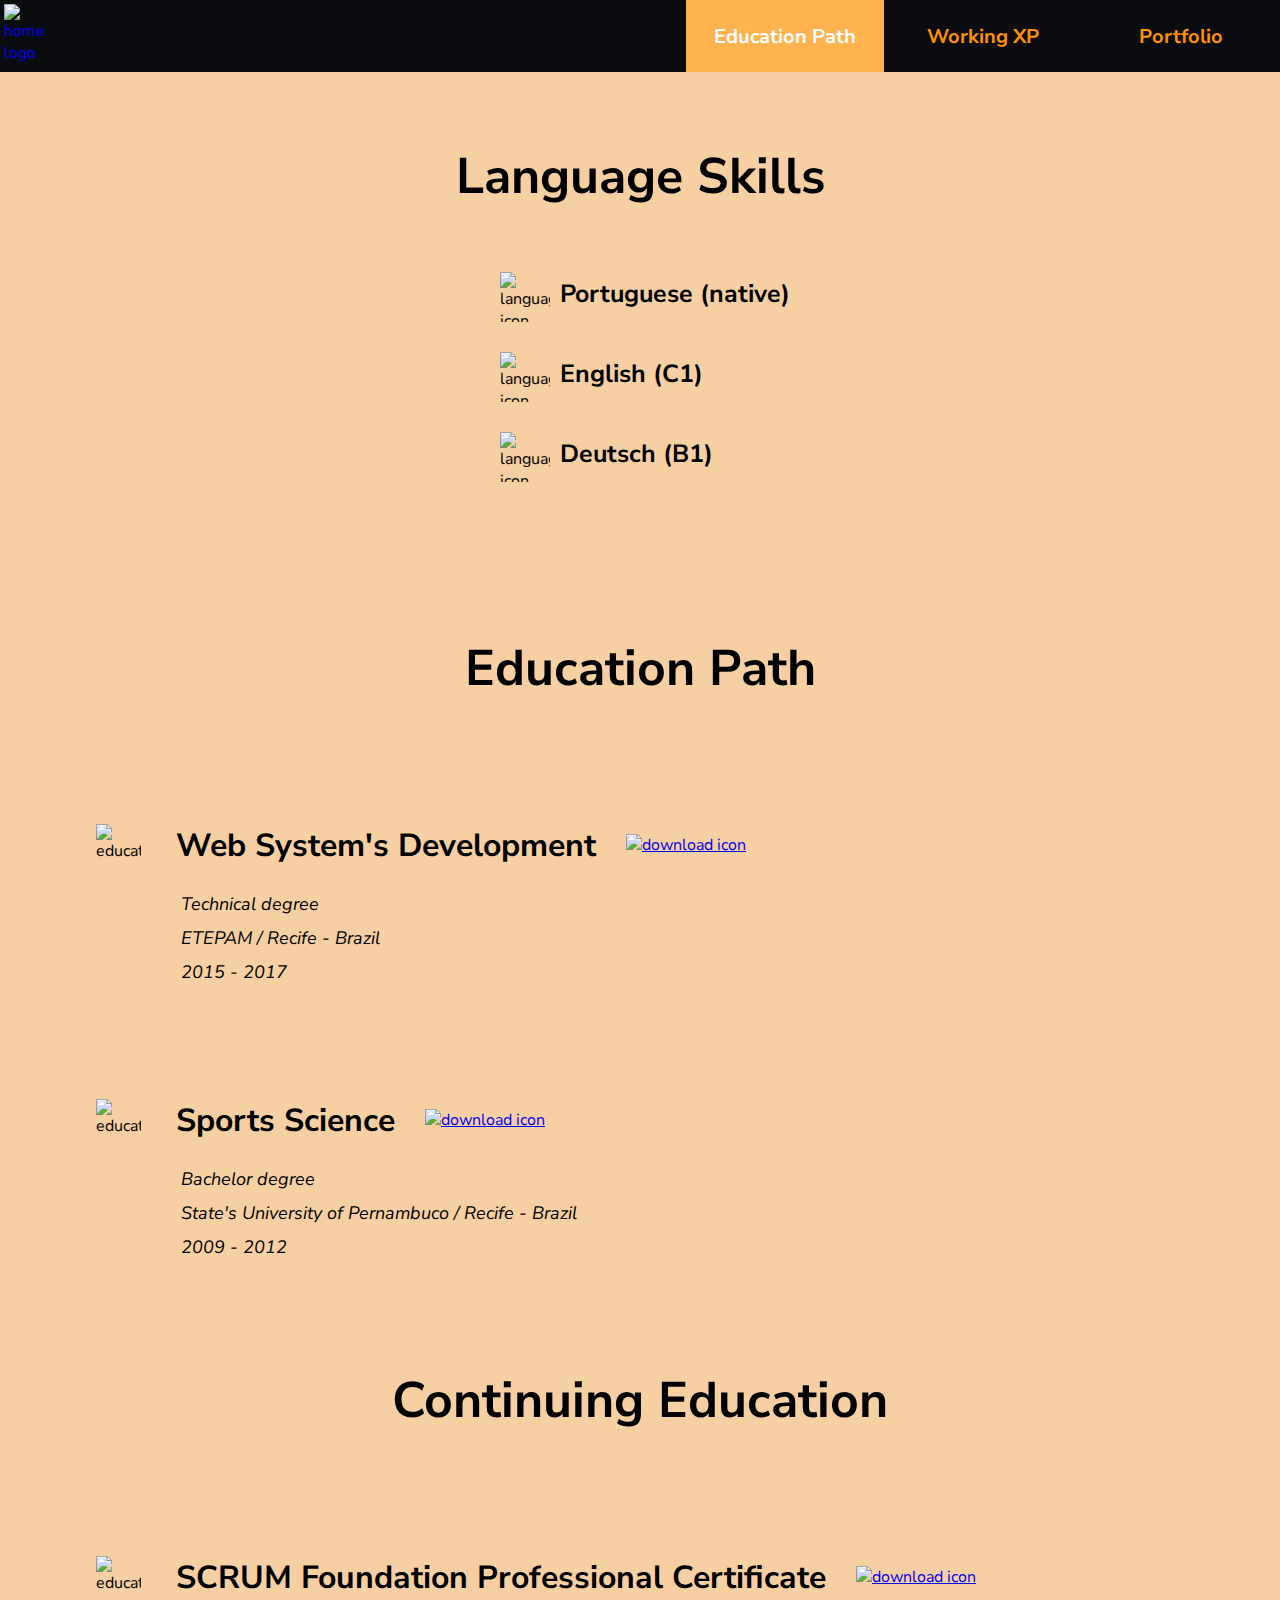
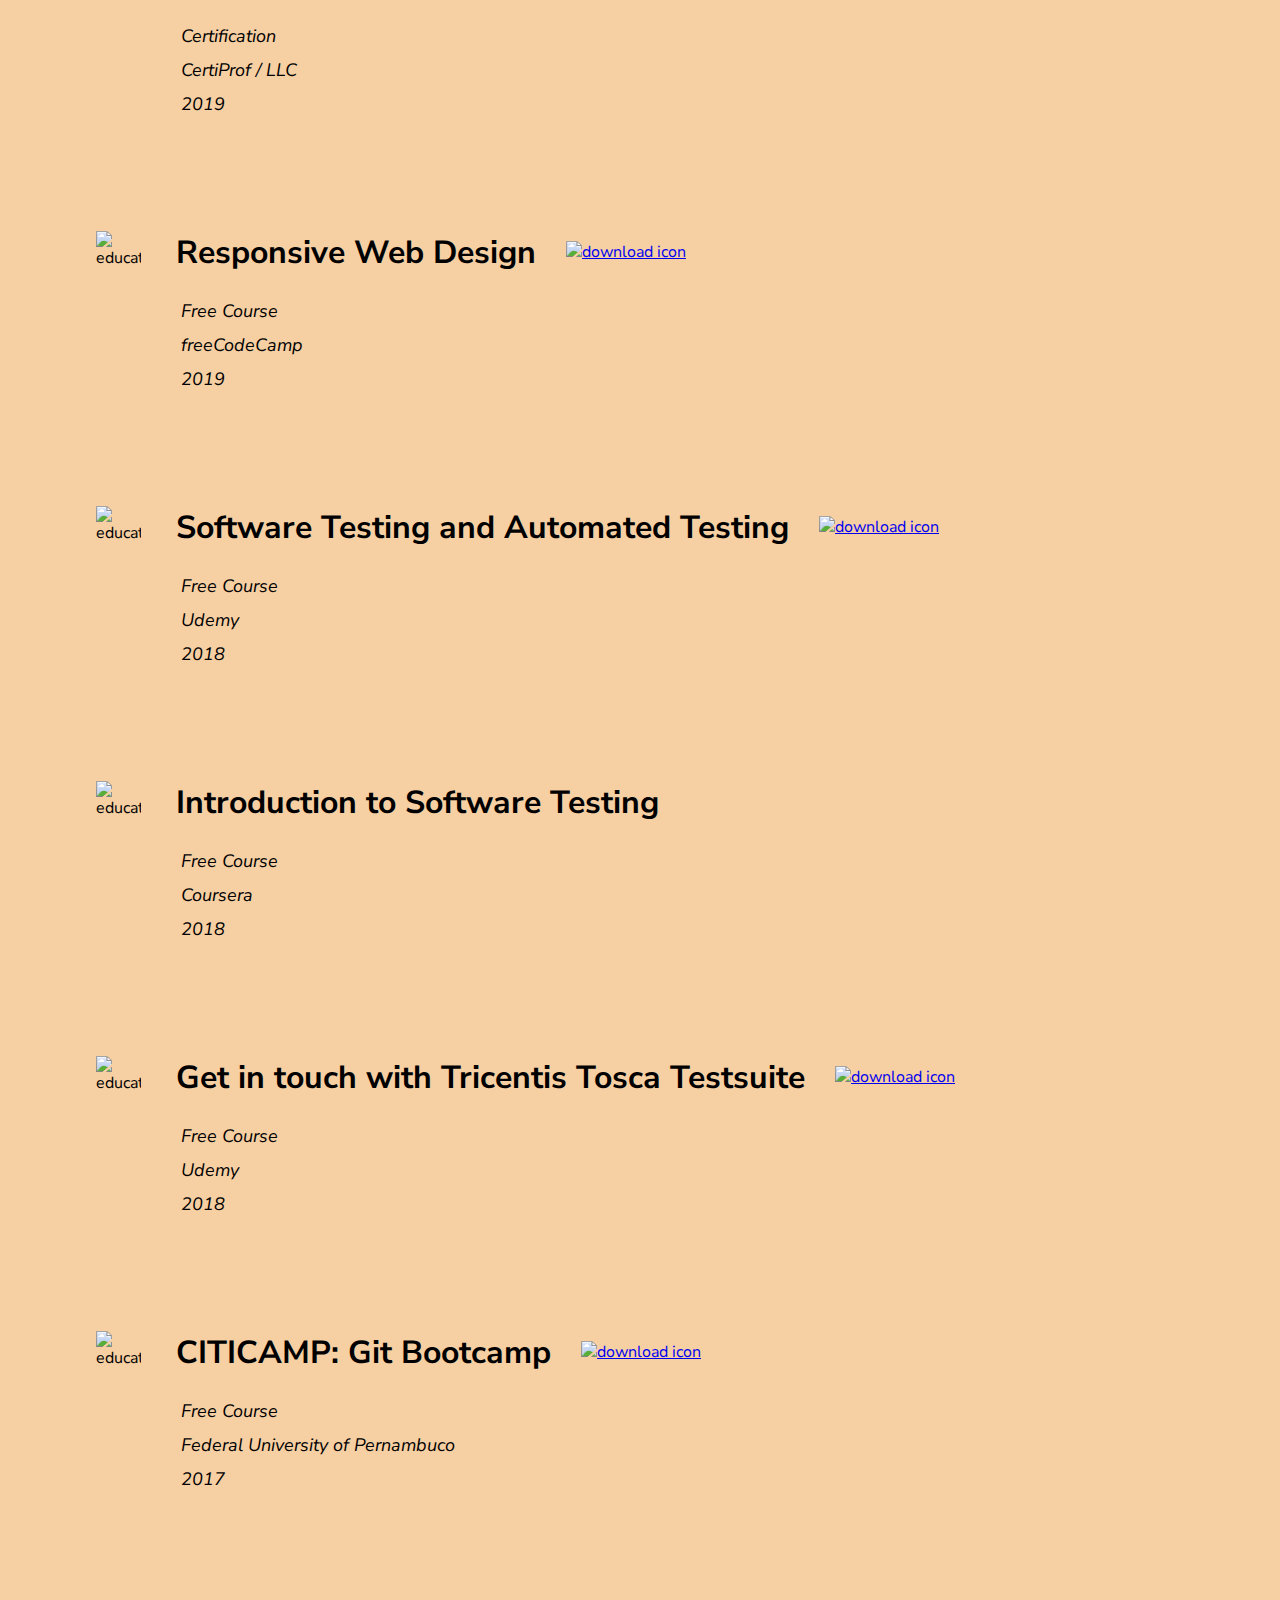
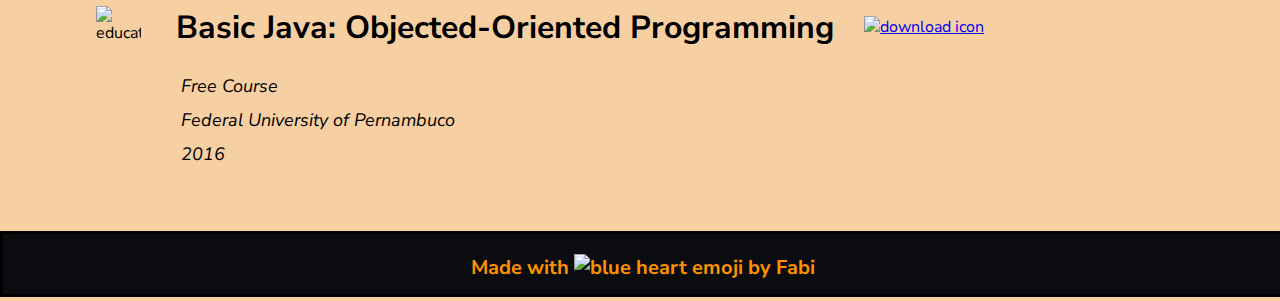
==== education.html @ c443b822 "fix in home logo" ====
<!DOCTYPE html>
<html>

    <head>
        <meta charset="UTF-8">
        <meta name="viewport" content="width=device-width, initial-scale=1.0">
        <title>Hey, I'm Fabi!</title>
        <link rel="stylesheet" type="text/css" href="./style_education.css">
        <link rel="icon" href="https://drive.google.com/uc?export=view&id=1TPge_f4WbpL_WXxKsvZK0PYyofzJwvcn" type="image/gif" sizes="20x20">
    </head>

    <body>

        <!-- NAVEGATION BAR -->
       <nav id="navbar">
            <a href="./index.html" id="link-home-logo"><img src="https://drive.google.com/uc?export=view&id=1krLGizHk27bk0ipgjDOAyYr4Zw4jqM8g" alt="home logo" id="img-home-logo"></a>
            <a href="https://codepen.io/fabisouza" class="nav-links">Portfolio</a> <!-- link to CodePen.io-->
            <a href="./working-xp.html" class="nav-links">Working XP</a>
            <a href="./education.html" class="nav-links" id="education-link">Education Path</a>
        </nav>

        
        <div class="title-section" id="lang-skills-title">
            <h2>Language Skills </h2>
        </div>

        <div>

            <div class="lang-skill-area">
                <div class="lang-icon-area">
                    <img class="lang-icon" src="https://drive.google.com/uc?export=view&id=1a9D5_sboRIV-ZI139Cvfy15PflYQTwRN" alt="language icon">
                </div>
                <div class="lang-name-area">
                    <p>Portuguese (native)</p>
                </div>
            </div>

            <div class="lang-skill-area">
                <div class="lang-icon-area">
                    <img class="lang-icon" src="https://drive.google.com/uc?export=view&id=1a9D5_sboRIV-ZI139Cvfy15PflYQTwRN" alt="language icon">
                </div>
                <div class="lang-name-area">
                    <p>English (C1)</p>
                </div>
            </div>

            <div class="lang-skill-area">
                <div class="lang-icon-area">
                    <img class="lang-icon" src="https://drive.google.com/uc?export=view&id=1a9D5_sboRIV-ZI139Cvfy15PflYQTwRN" alt="language icon">
                </div>
                <div class="lang-name-area">
                    <p>Deutsch (B1)</p>
                </div>
            </div>

        </div>

        
        <div class="title-section" id="education-title">
            <h2>Education Path</h2>
        </div>
             
        <!-- DEGREE ELEMENTS -->
        <!-- #01 SOTFWARE DEVELOPMENT-->
        <div class="education-section">
            <div class="title-section">
                <div class="icon-section">
                    <img src="https://drive.google.com/uc?export=view&id=1X024eT40SjZenap_NxQ-Weu9coim4W0e" alt="education icon">
                </div>
                <div class="course-name">
                    <p>Web System's Development</p>
                    <!-- link to edited document preserving some personal information -->
                    <a href="#" target="_blank"><img src="https://drive.google.com/uc?export=view&id=1YlZmGB4id_37Pvs_DPRmX510C690DKec" alt="download icon" class="download-icon"></a>
                </div> 
            </div>
            <div class="degree-section">
                <p id="degree-type">Technical degree</p>
                <p>ETEPAM / Recife - Brazil</p>
                <p>2015 - 2017</p>
            </div>
        </div>

        <!-- #02 SPORT SCIENCE -->
        <div class="education-section">
            <div class="title-section">
                <div class="icon-section">
                    <img src="https://drive.google.com/uc?export=view&id=1X024eT40SjZenap_NxQ-Weu9coim4W0e" alt="education icon">
                </div>
                <div class="course-name">
                    <p>Sports Science</p>
                    <!-- link to edited document preserving some personal information -->
                    <a href="#" target="_blank"><img src="https://drive.google.com/uc?export=view&id=1YlZmGB4id_37Pvs_DPRmX510C690DKec" alt="download icon" class="download-icon"></a>
                </div> 
            </div>
            <div class="degree-section">
                <p id="degree-type">Bachelor degree</p>
                <p>State's University of Pernambuco / Recife - Brazil</p>
                <p>2009 - 2012</p>
            </div>
        </div>

        <!-- CONTINUING EDUCATION TITLE -->
        <div class="title-section">
            <h2>Continuing Education</h2>
        </div>

        <!-- CONTINUING EDUCATION'S ELEMENTS -->
        <!-- #01 SCRUM CERTIFICATION-->
        <div class="education-section">
            <div class="title-section">
                <div class="icon-section">
                    <img src="https://drive.google.com/uc?export=view&id=1X024eT40SjZenap_NxQ-Weu9coim4W0e" alt="education icon">
                </div>
                <div class="course-name">
                    <p>SCRUM Foundation Professional Certificate</p>
                    <!-- link to edited document preserving some personal information -->
                    <a href="#" target="_blank"><img src="https://drive.google.com/uc?export=view&id=1YlZmGB4id_37Pvs_DPRmX510C690DKec" alt="download icon" class="download-icon"></a>
                </div> 
            </div>
            <div class="degree-section">
                <p id="degree-type">Certification</p>
                <p>CertiProf / LLC</p>
                <p>2019</p>
            </div>
        </div>

        <!-- #02 Responsive Web Design -->
        <div class="education-section">
            <div class="title-section">
                <div class="icon-section">
                    <img src="https://drive.google.com/uc?export=view&id=1X024eT40SjZenap_NxQ-Weu9coim4W0e" alt="education icon">
                </div>
                <div class="course-name">
                    <p>Responsive Web Design</p>
                    <!-- link to edited document preserving some personal information -->
                    <a href="#" target="_blank"><img src="https://drive.google.com/uc?export=view&id=1YlZmGB4id_37Pvs_DPRmX510C690DKec" alt="download icon" class="download-icon"></a>
                </div> 
            </div>
            <div class="degree-section">
                <p id="degree-type">Free Course</p>
                <p>freeCodeCamp</p>
                <p>2019</p>
            </div>
        </div>

        <!-- #03 Software Testing and Automated Testing -->
        <div class="education-section">
            <div class="title-section">
                <div class="icon-section">
                    <img src="https://drive.google.com/uc?export=view&id=1X024eT40SjZenap_NxQ-Weu9coim4W0e" alt="education icon">
                </div>
                <div class="course-name">
                    <p>Software Testing and Automated Testing</p>
                    <!-- link to edited document preserving some personal information -->
                    <a href="#" target="_blank"><img src="https://drive.google.com/uc?export=view&id=1YlZmGB4id_37Pvs_DPRmX510C690DKec" alt="download icon" class="download-icon"></a>
                </div> 
            </div>
            <div class="degree-section">
                <p id="degree-type">Free Course</p>
                <p>Udemy</p>
                <p>2018</p>
            </div>
        </div>

        <!-- #04 Introduction to Software Testing -->
        <div class="education-section">
            <div class="title-section">
                <div class="icon-section">
                    <img src="https://drive.google.com/uc?export=view&id=1X024eT40SjZenap_NxQ-Weu9coim4W0e" alt="education icon">
                </div>
                <div class="course-name">
                    <p>Introduction to Software Testing</p>
                    <!-- link to edited document preserving some personal information -->
                    <!-- <a href="#" target="_blank"><img src="https://drive.google.com/uc?export=view&id=1YlZmGB4id_37Pvs_DPRmX510C690DKec" alt="download icon" class="download-icon"></a> -->
                </div> 
            </div>
            <div class="degree-section">
                <p id="degree-type">Free Course</p>
                <p>Coursera</p>
                <p>2018</p>
            </div>
        </div>

        <!-- #05 Software Testing and Automated Testing -->
        <div class="education-section">
            <div class="title-section">
                <div class="icon-section">
                    <img src="https://drive.google.com/uc?export=view&id=1X024eT40SjZenap_NxQ-Weu9coim4W0e" alt="education icon">
                </div>
                <div class="course-name">
                    <p>Get in touch with Tricentis Tosca Testsuite</p>
                    <!-- link to edited document preserving some personal information -->
                    <a href="#" target="_blank"><img src="https://drive.google.com/uc?export=view&id=1YlZmGB4id_37Pvs_DPRmX510C690DKec" alt="download icon" class="download-icon"></a>
                </div> 
            </div>
            <div class="degree-section">
                <p id="degree-type">Free Course</p>
                <p>Udemy</p>
                <p>2018</p>
            </div>
        </div>

        <!-- #06 CITICAMP: Git Bootcamp -->
        <div class="education-section">
            <div class="title-section">
                <div class="icon-section">
                    <img src="https://drive.google.com/uc?export=view&id=1X024eT40SjZenap_NxQ-Weu9coim4W0e" alt="education icon">
                </div>
                <div class="course-name">
                    <p>CITICAMP: Git Bootcamp</p>
                    <!-- link to edited document preserving some personal information -->
                    <a href="#" target="_blank"><img src="https://drive.google.com/uc?export=view&id=1YlZmGB4id_37Pvs_DPRmX510C690DKec" alt="download icon" class="download-icon"></a>
                </div> 
            </div>
            <div class="degree-section">
                <p id="degree-type">Free Course</p>
                <p>Federal University of Pernambuco</p>
                <p>2017</p>
            </div>
        </div>

        <!-- #07 CITICAMP: Git Bootcamp -->
        <div class="education-section">
                <div class="title-section">
                    <div class="icon-section">
                        <img src="https://drive.google.com/uc?export=view&id=1X024eT40SjZenap_NxQ-Weu9coim4W0e" alt="education icon">
                    </div>
                    <div class="course-name">
                        <p>Basic Java: Objected-Oriented Programming</p>
                        <!-- link to edited document preserving some personal information -->
                        <a href="#" target="_blank"><img src="https://drive.google.com/uc?export=view&id=1YlZmGB4id_37Pvs_DPRmX510C690DKec" alt="download icon" class="download-icon"></a>
                    </div> 
                </div>
                <div class="degree-section">
                    <p id="degree-type">Free Course</p>
                    <p>Federal University of Pernambuco</p>
                    <p>2016</p>
                </div>
            </div>

        <footer>
            <div id="footer-section">
                <p> Made with <img src="https://drive.google.com/uc?export=view&id=1agMl9khAUVv-N0FQgCkx_rBRNjKXHuPT" alt="blue heart emoji" id="footer-heart"> by Fabi </p>
            </div>
        </footer>

    </body>


</html>
---- style_education.css ----
/* google font */
@import url('https://fonts.googleapis.com/css?family=Nunito+Sans');


html, body{
    font-family: 'Nunito Sans', sans-serif;
    background-color: #F6CFA3;
    color:#000;
    padding: 0;
    margin: 0;
}


/* NAVIGATION BAR */
#navbar{ 
    width: 100%;
    height: 8%;
    position: fixed;
    background-color: #0B0C10;
}

#link-home-logo{
    text-decoration: none;
    display: block;
    float: left;
    height: 90%;
    width: 4%;
}

#img-home-logo{
    width: 100%;
    height: 100%;
    padding: 4px;
}

.nav-links{
    float: right;
    text-decoration: none;
    color: #ff9100;
    height: 100%;
    width: 198px;
    font-size: 20px;
    font-weight: bold;
    display: flex;
    justify-content: center;
    align-items: center;}

.nav-links:hover{
    background-color: #ffb24d;
    color: #fff
}

#education-link{
    background-color: #ffb24d;
    color: #fff
}

/* secions' title  settings */

.title-section{
    display: flex;
    justify-content: center;
    align-content: center;
}

.title-section h2{
    font-size: 50px;
}

/* EDUCATION: Language Skills */

#lang-skills-title, #education-title{
    padding-top: 100px;
}

.lang-skill-area{
    width: 300px;
    height: 80px;
    margin: auto;
    display: flex;
    flex-direction: row;
    /* justify-content: center; */
}

.lang-icon-area{
    width: 70px;
    height: 100%;
    display: flex;
}

.lang-icon{
    width: 50px;
    height: 50px;
    padding: 20px 10px;
}

.lang-name-area{
    /* padding-left: 5px; */
    font-size: 25px;
    font-weight: bold;
}

/* EDUCATION: DEGREES */

.education-section{
    /* border: solid; */
    display: flex;
    flex-direction: column;
    align-content: center;
    /* color: #fff; */
    margin: 30px;
    padding: 30px;
}

.title-section{
    display: flex;
    flex-direction: row;
    margin: 0px;
    padding: 0px;
}

.title-section p{
    margin: 0px;
    padding: 20px 0px;
}

.icon-section{
    width: 10%;
    display: flex;
    justify-content: center;
    align-content: center; 
}

.icon-section img{
    height: 40px;
    width: 45px;
    padding: 20px;
}

.course-name{
    width: 90%;
    display: flex;
    justify-content: left;
    align-content: center;
}

.course-name p{
    font-size: 32px;
    font-weight: bold;
}

.course-name a{
    padding: 30px;
}

.download-icon{
    height: 25px;
    width: 25px;
}

.degree-section{
    width: 90%;
    display: flex;
    flex-direction: column;
    align-self: flex-end;
}

.degree-section p{
    font-size: 18px;
    margin: 0px;
    padding: 5px;
    font-style: italic;
}

/* EDUCATION: CONTINUING EDUCATION */








/* FOOTER */
footer{
    border: solid #000;
    background-color: #0B0C10;
    width: 100%;
    height: 60px;
    bottom: 0px;
    position: block;
    color: #ff9100;
    text-align: center;
    font-weight: bold;
    font-size: 20px;
}

#footer-section{
    display: flex;
    justify-content: center;
    align-content: center;
}

#footer-heart{
    width: 20px;
    height: 20px;
}
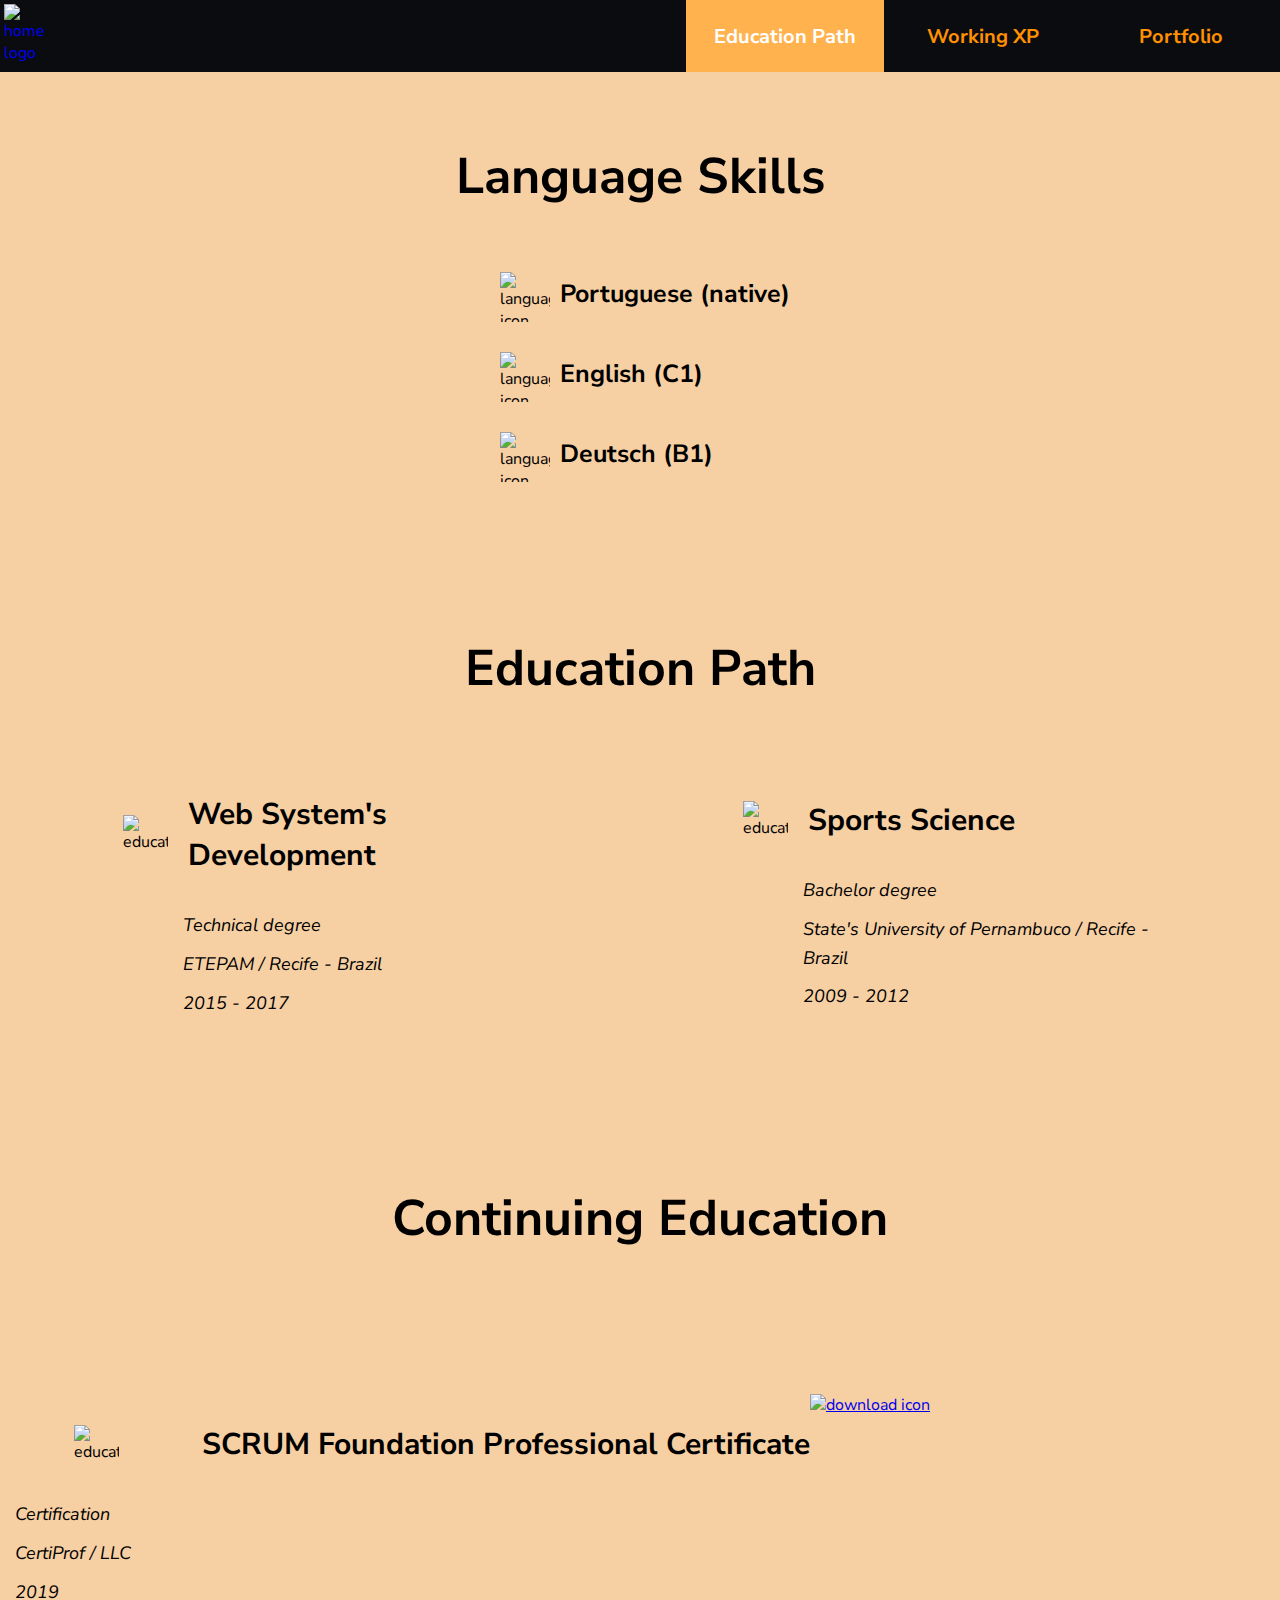
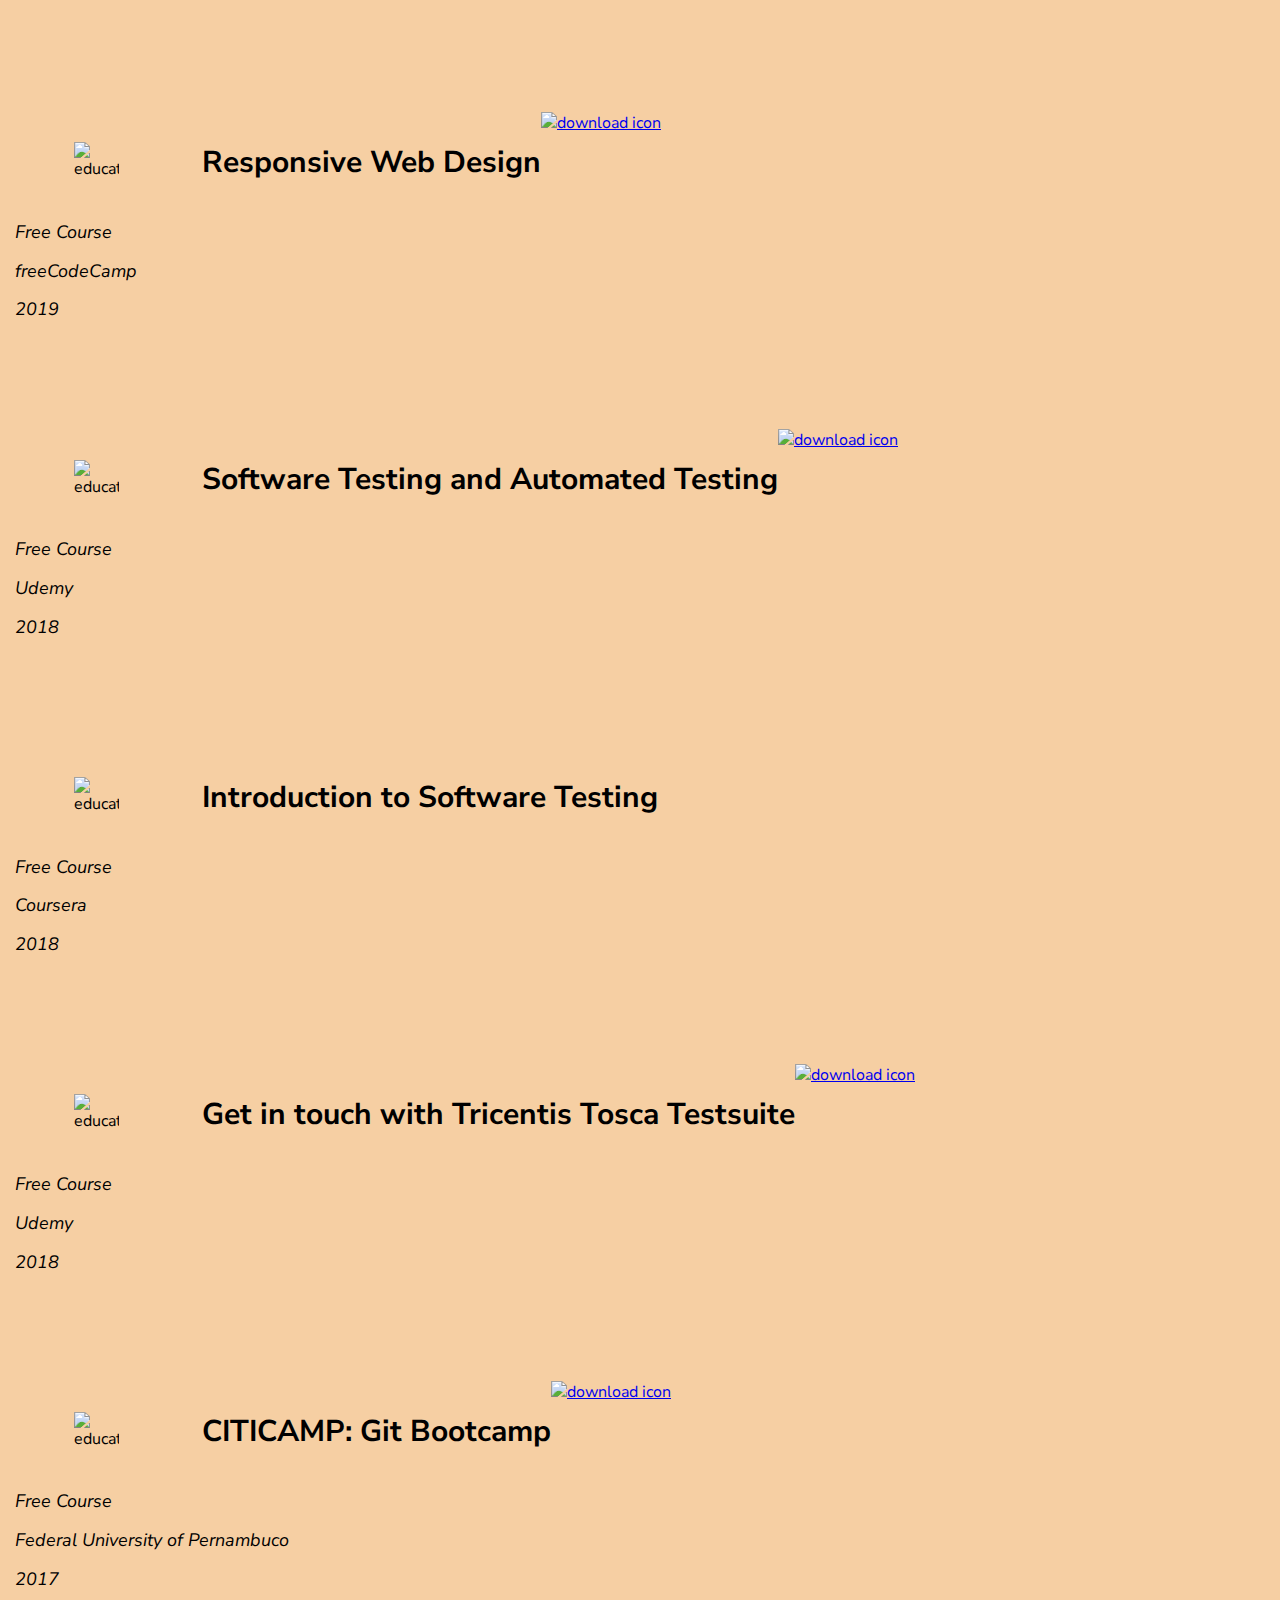
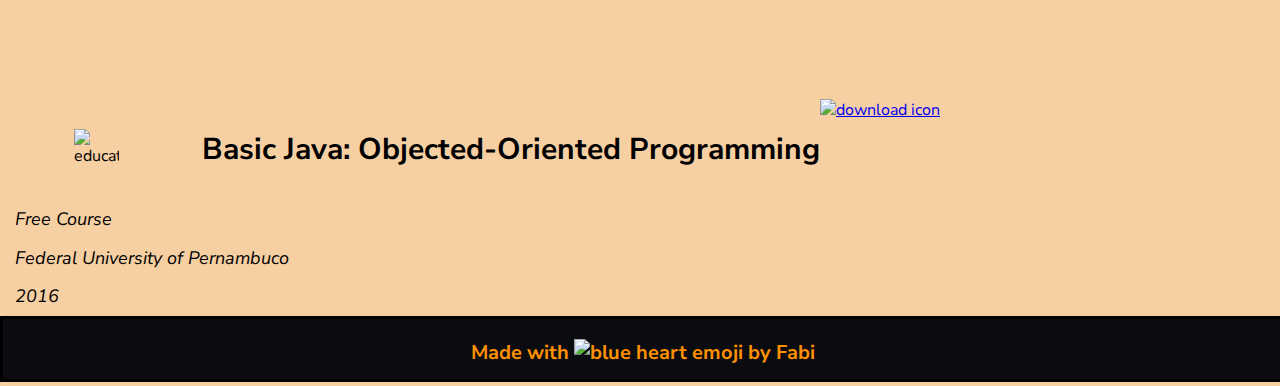
==== commit 68de38c5: "on education path page the degrees' section were modified and fixed" ====
--- a/education.html
+++ b/education.html
@@ -20,7 +20,7 @@
         </nav>
 
         
-        <div class="title-section" id="lang-skills-title">
+        <div class="title-section">
             <h2>Language Skills </h2>
         </div>
 
@@ -56,49 +56,49 @@
         </div>
 
         
-        <div class="title-section" id="education-title">
+        <div class="title-section">
             <h2>Education Path</h2>
         </div>
-             
+         
         <!-- DEGREE ELEMENTS -->
-        <!-- #01 SOTFWARE DEVELOPMENT-->
-        <div class="education-section">
-            <div class="title-section">
-                <div class="icon-section">
-                    <img src="https://drive.google.com/uc?export=view&id=1X024eT40SjZenap_NxQ-Weu9coim4W0e" alt="education icon">
-                </div>
-                <div class="course-name">
-                    <p>Web System's Development</p>
-                    <!-- link to edited document preserving some personal information -->
-                    <a href="#" target="_blank"><img src="https://drive.google.com/uc?export=view&id=1YlZmGB4id_37Pvs_DPRmX510C690DKec" alt="download icon" class="download-icon"></a>
-                </div> 
-            </div>
-            <div class="degree-section">
-                <p id="degree-type">Technical degree</p>
-                <p>ETEPAM / Recife - Brazil</p>
-                <p>2015 - 2017</p>
-            </div>
-        </div>
-
-        <!-- #02 SPORT SCIENCE -->
-        <div class="education-section">
-            <div class="title-section">
-                <div class="icon-section">
-                    <img src="https://drive.google.com/uc?export=view&id=1X024eT40SjZenap_NxQ-Weu9coim4W0e" alt="education icon">
-                </div>
-                <div class="course-name">
-                    <p>Sports Science</p>
-                    <!-- link to edited document preserving some personal information -->
-                    <a href="#" target="_blank"><img src="https://drive.google.com/uc?export=view&id=1YlZmGB4id_37Pvs_DPRmX510C690DKec" alt="download icon" class="download-icon"></a>
-                </div> 
-            </div>
-            <div class="degree-section">
-                <p id="degree-type">Bachelor degree</p>
-                <p>State's University of Pernambuco / Recife - Brazil</p>
-                <p>2009 - 2012</p>
-            </div>
-        </div>
-
+        <div class="degrees-area">
+        
+            <!-- #01 SOTFWARE DEVELOPMENT-->
+            <div class="course-section">
+                <div class="course-name-area">
+                    <div class="icon-section">
+                        <img src="https://drive.google.com/uc?export=view&id=1X024eT40SjZenap_NxQ-Weu9coim4W0e" alt="education icon">
+                    </div>
+                    <div class="course-name">
+                        <p>Web System's Development</p>
+                    </div> 
+                </div>
+                <div class="degree-section">
+                    <p>Technical degree</p>
+                    <p>ETEPAM / Recife - Brazil</p>
+                    <p>2015 - 2017</p>
+                </div>
+            </div>
+
+            <!-- #02 SPORT SCIENCE -->
+            <div class="course-section">
+                <div class="course-name-area">
+                    <div class="icon-section">
+                        <img src="https://drive.google.com/uc?export=view&id=1X024eT40SjZenap_NxQ-Weu9coim4W0e" alt="education icon">
+                    </div>
+                    <div class="course-name">
+                        <p>Sports Science</p>
+                    </div> 
+                </div>
+                <div class="degree-section">
+                    <p>Bachelor degree</p>
+                    <p>State's University of Pernambuco / Recife - Brazil</p>
+                    <p>2009 - 2012</p>
+                </div>
+            </div>
+        </div>
+
+        
         <!-- CONTINUING EDUCATION TITLE -->
         <div class="title-section">
             <h2>Continuing Education</h2>
--- a/style_education.css
+++ b/style_education.css
@@ -13,6 +13,7 @@
 
 /* NAVIGATION BAR */
 #navbar{ 
+    top: 0;
     width: 100%;
     height: 8%;
     position: fixed;
@@ -61,6 +62,7 @@
     display: flex;
     justify-content: center;
     align-content: center;
+    padding-top: 100px;
 }
 
 .title-section h2{
@@ -68,10 +70,6 @@
 }
 
 /* EDUCATION: Language Skills */
-
-#lang-skills-title, #education-title{
-    padding-top: 100px;
-}
 
 .lang-skill-area{
     width: 300px;
@@ -100,32 +98,34 @@
     font-weight: bold;
 }
 
+
+
 /* EDUCATION: DEGREES */
 
-.education-section{
-    /* border: solid; */
+.degrees-area{
+    display: flex;
+    flex-direction: row;
+    justify-content: center;
+    align-items: center;
+    margin: 20px;
+}
+
+
+.course-section{
+    height: 100%; 
+    width: 35%;
+    margin: auto;
     display: flex;
     flex-direction: column;
-    align-content: center;
-    /* color: #fff; */
-    margin: 30px;
-    padding: 30px;
 }
 
-.title-section{
+.course-name-area{
     display: flex;
     flex-direction: row;
-    margin: 0px;
-    padding: 0px;
-}
-
-.title-section p{
-    margin: 0px;
-    padding: 20px 0px;
 }
 
 .icon-section{
-    width: 10%;
+    width: 15%;
     display: flex;
     justify-content: center;
     align-content: center; 
@@ -134,35 +134,25 @@
 .icon-section img{
     height: 40px;
     width: 45px;
-    padding: 20px;
+    margin: auto;
 }
 
 .course-name{
-    width: 90%;
+    width: 85%;
     display: flex;
-    justify-content: left;
     align-content: center;
 }
 
 .course-name p{
-    font-size: 32px;
+    font-size: 30px;
     font-weight: bold;
-}
-
-.course-name a{
-    padding: 30px;
-}
-
-.download-icon{
-    height: 25px;
-    width: 25px;
+    margin-left: 10px;
 }
 
 .degree-section{
-    width: 90%;
-    display: flex;
-    flex-direction: column;
+    width: 85%;
     align-self: flex-end;
+    margin-left: 10px;
 }
 
 .degree-section p{
@@ -170,6 +160,7 @@
     margin: 0px;
     padding: 5px;
     font-style: italic;
+    line-height: 1.6;
 }
 
 /* EDUCATION: CONTINUING EDUCATION */
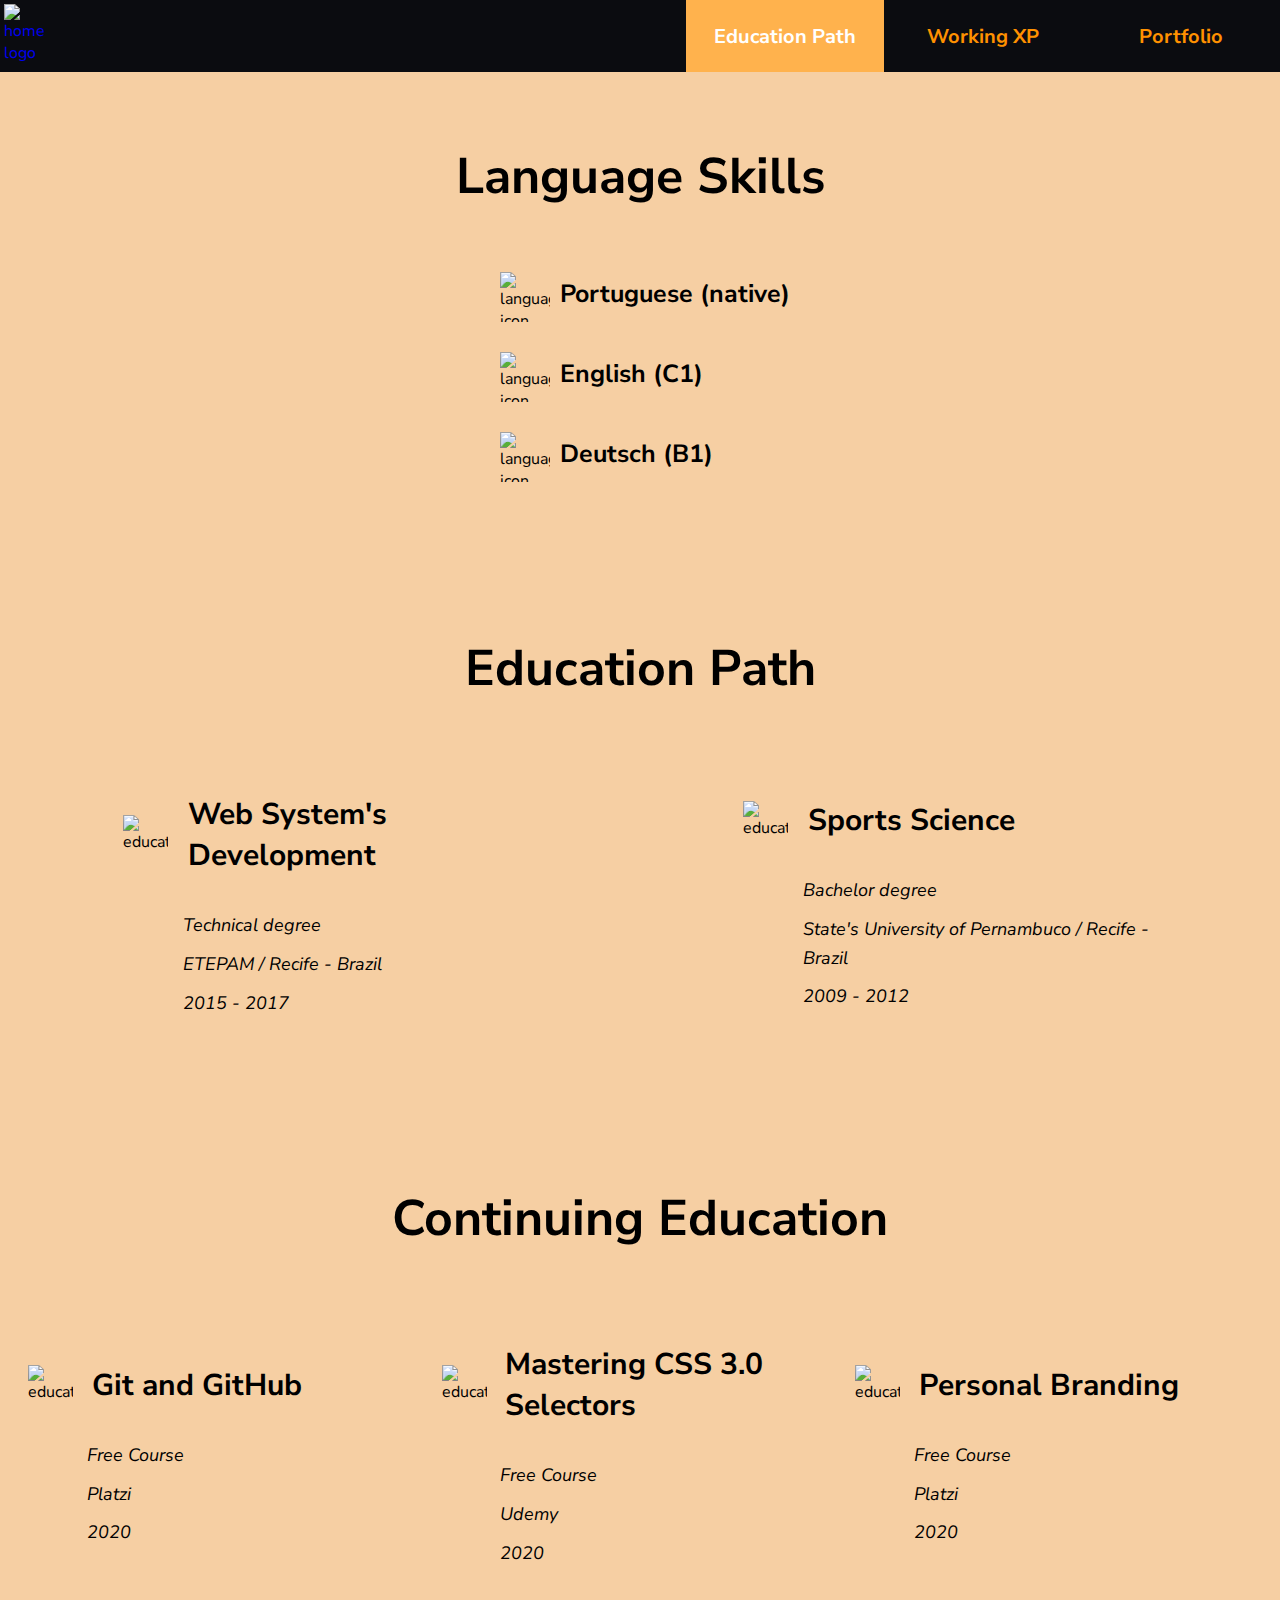
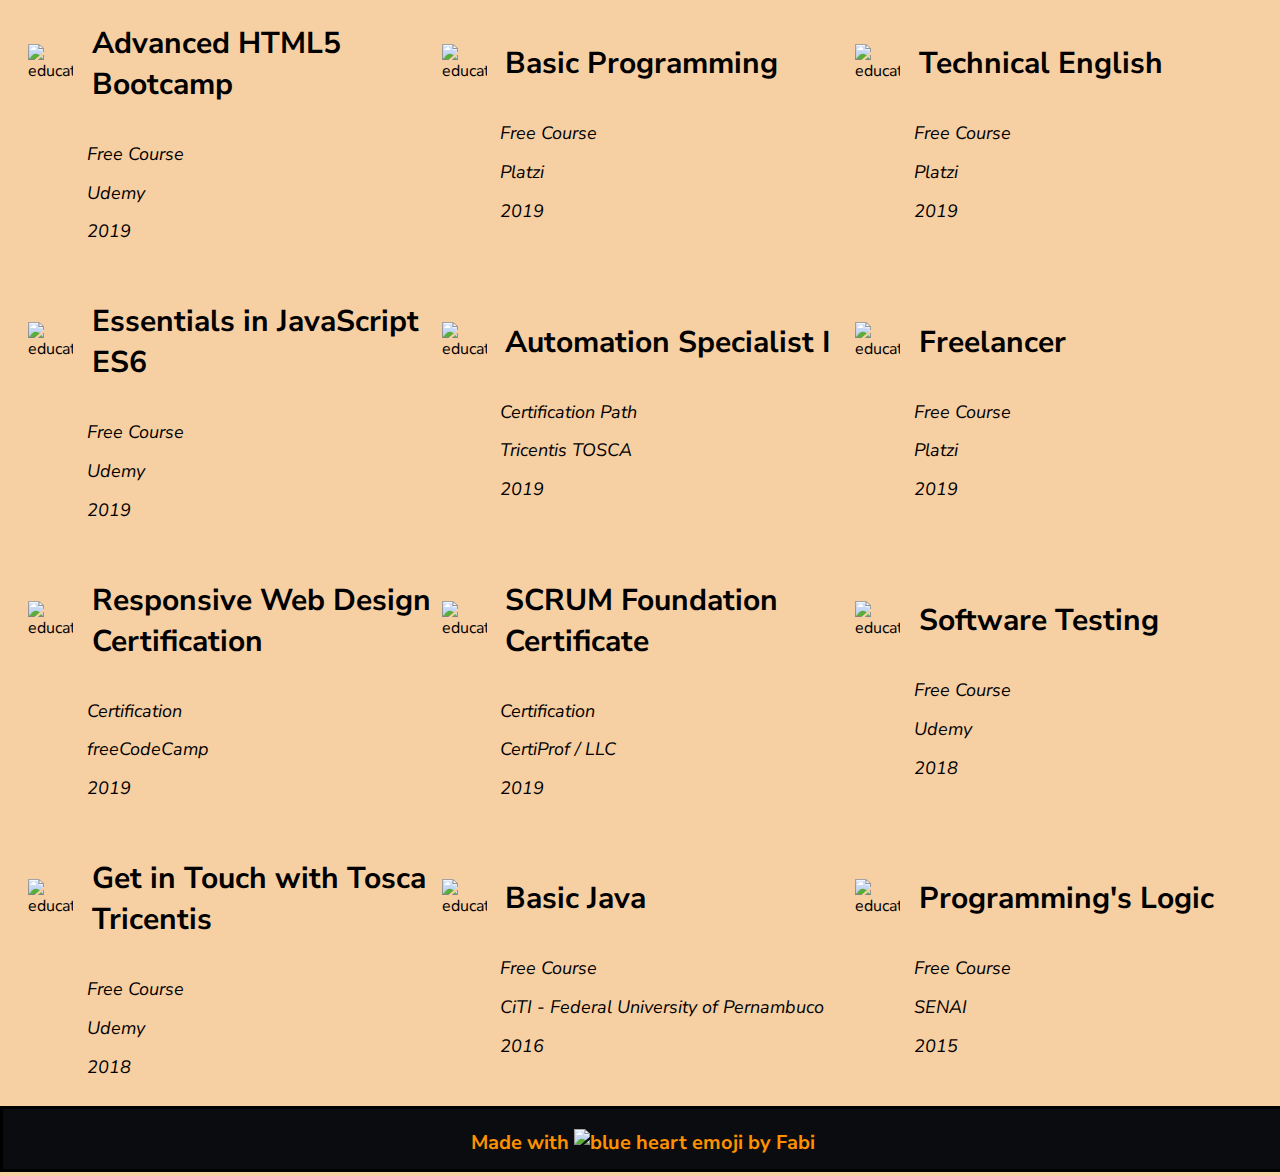
==== commit 9945aee1: "on education path page changes in style were maded" ====
--- a/education.html
+++ b/education.html
@@ -61,7 +61,7 @@
         </div>
          
         <!-- DEGREE ELEMENTS -->
-        <div class="degrees-area">
+        <div class="educations-area">
         
             <!-- #01 SOTFWARE DEVELOPMENT-->
             <div class="course-section">
@@ -98,145 +98,295 @@
             </div>
         </div>
 
-        
+
         <!-- CONTINUING EDUCATION TITLE -->
         <div class="title-section">
             <h2>Continuing Education</h2>
         </div>
 
-        <!-- CONTINUING EDUCATION'S ELEMENTS -->
-        <!-- #01 SCRUM CERTIFICATION-->
-        <div class="education-section">
-            <div class="title-section">
-                <div class="icon-section">
-                    <img src="https://drive.google.com/uc?export=view&id=1X024eT40SjZenap_NxQ-Weu9coim4W0e" alt="education icon">
-                </div>
-                <div class="course-name">
-                    <p>SCRUM Foundation Professional Certificate</p>
-                    <!-- link to edited document preserving some personal information -->
-                    <a href="#" target="_blank"><img src="https://drive.google.com/uc?export=view&id=1YlZmGB4id_37Pvs_DPRmX510C690DKec" alt="download icon" class="download-icon"></a>
-                </div> 
-            </div>
-            <div class="degree-section">
-                <p id="degree-type">Certification</p>
-                <p>CertiProf / LLC</p>
-                <p>2019</p>
-            </div>
-        </div>
-
-        <!-- #02 Responsive Web Design -->
-        <div class="education-section">
-            <div class="title-section">
-                <div class="icon-section">
-                    <img src="https://drive.google.com/uc?export=view&id=1X024eT40SjZenap_NxQ-Weu9coim4W0e" alt="education icon">
-                </div>
-                <div class="course-name">
-                    <p>Responsive Web Design</p>
-                    <!-- link to edited document preserving some personal information -->
-                    <a href="#" target="_blank"><img src="https://drive.google.com/uc?export=view&id=1YlZmGB4id_37Pvs_DPRmX510C690DKec" alt="download icon" class="download-icon"></a>
-                </div> 
-            </div>
-            <div class="degree-section">
-                <p id="degree-type">Free Course</p>
-                <p>freeCodeCamp</p>
-                <p>2019</p>
-            </div>
-        </div>
-
-        <!-- #03 Software Testing and Automated Testing -->
-        <div class="education-section">
-            <div class="title-section">
-                <div class="icon-section">
-                    <img src="https://drive.google.com/uc?export=view&id=1X024eT40SjZenap_NxQ-Weu9coim4W0e" alt="education icon">
-                </div>
-                <div class="course-name">
-                    <p>Software Testing and Automated Testing</p>
-                    <!-- link to edited document preserving some personal information -->
-                    <a href="#" target="_blank"><img src="https://drive.google.com/uc?export=view&id=1YlZmGB4id_37Pvs_DPRmX510C690DKec" alt="download icon" class="download-icon"></a>
-                </div> 
-            </div>
-            <div class="degree-section">
-                <p id="degree-type">Free Course</p>
-                <p>Udemy</p>
-                <p>2018</p>
-            </div>
-        </div>
-
-        <!-- #04 Introduction to Software Testing -->
-        <div class="education-section">
-            <div class="title-section">
-                <div class="icon-section">
-                    <img src="https://drive.google.com/uc?export=view&id=1X024eT40SjZenap_NxQ-Weu9coim4W0e" alt="education icon">
-                </div>
-                <div class="course-name">
-                    <p>Introduction to Software Testing</p>
-                    <!-- link to edited document preserving some personal information -->
-                    <!-- <a href="#" target="_blank"><img src="https://drive.google.com/uc?export=view&id=1YlZmGB4id_37Pvs_DPRmX510C690DKec" alt="download icon" class="download-icon"></a> -->
-                </div> 
-            </div>
-            <div class="degree-section">
-                <p id="degree-type">Free Course</p>
-                <p>Coursera</p>
-                <p>2018</p>
-            </div>
-        </div>
-
-        <!-- #05 Software Testing and Automated Testing -->
-        <div class="education-section">
-            <div class="title-section">
-                <div class="icon-section">
-                    <img src="https://drive.google.com/uc?export=view&id=1X024eT40SjZenap_NxQ-Weu9coim4W0e" alt="education icon">
-                </div>
-                <div class="course-name">
-                    <p>Get in touch with Tricentis Tosca Testsuite</p>
-                    <!-- link to edited document preserving some personal information -->
-                    <a href="#" target="_blank"><img src="https://drive.google.com/uc?export=view&id=1YlZmGB4id_37Pvs_DPRmX510C690DKec" alt="download icon" class="download-icon"></a>
-                </div> 
-            </div>
-            <div class="degree-section">
-                <p id="degree-type">Free Course</p>
-                <p>Udemy</p>
-                <p>2018</p>
-            </div>
-        </div>
-
-        <!-- #06 CITICAMP: Git Bootcamp -->
-        <div class="education-section">
-            <div class="title-section">
-                <div class="icon-section">
-                    <img src="https://drive.google.com/uc?export=view&id=1X024eT40SjZenap_NxQ-Weu9coim4W0e" alt="education icon">
-                </div>
-                <div class="course-name">
-                    <p>CITICAMP: Git Bootcamp</p>
-                    <!-- link to edited document preserving some personal information -->
-                    <a href="#" target="_blank"><img src="https://drive.google.com/uc?export=view&id=1YlZmGB4id_37Pvs_DPRmX510C690DKec" alt="download icon" class="download-icon"></a>
-                </div> 
-            </div>
-            <div class="degree-section">
-                <p id="degree-type">Free Course</p>
-                <p>Federal University of Pernambuco</p>
-                <p>2017</p>
-            </div>
-        </div>
-
-        <!-- #07 CITICAMP: Git Bootcamp -->
-        <div class="education-section">
-                <div class="title-section">
-                    <div class="icon-section">
-                        <img src="https://drive.google.com/uc?export=view&id=1X024eT40SjZenap_NxQ-Weu9coim4W0e" alt="education icon">
-                    </div>
-                    <div class="course-name">
-                        <p>Basic Java: Objected-Oriented Programming</p>
-                        <!-- link to edited document preserving some personal information -->
-                        <a href="#" target="_blank"><img src="https://drive.google.com/uc?export=view&id=1YlZmGB4id_37Pvs_DPRmX510C690DKec" alt="download icon" class="download-icon"></a>
-                    </div> 
-                </div>
-                <div class="degree-section">
-                    <p id="degree-type">Free Course</p>
-                    <p>Federal University of Pernambuco</p>
+        <!-- #01 -->
+        <div class="educations-area">
+
+            <div class="course-section">
+                <div class="course-name-area">
+                    <div class="icon-section">
+                        <img src="https://drive.google.com/uc?export=view&id=1ofFwfANrz6VIO76u4rWbAHOugI3apP9J" alt="education icon">
+                    </div>
+                    <div class="course-name">
+                        <p>Git and GitHub</p>
+                    </div> 
+                </div>
+                <div class="degree-section">
+                    <p>Free Course</p>
+                    <p>Platzi</p>
+                    <p>2020</p>
+                </div>
+            </div>
+
+            <div class="course-section">
+                <div class="course-name-area">
+                    <div class="icon-section">
+                        <img src="https://drive.google.com/uc?export=view&id=1ofFwfANrz6VIO76u4rWbAHOugI3apP9J" alt="education icon">
+                    </div>
+                    <div class="course-name">
+                        <p>Mastering CSS 3.0 Selectors</p>
+                    </div> 
+                </div>
+                <div class="degree-section">
+                    <p>Free Course</p>
+                    <p>Udemy</p>
+                    <p>2020</p>
+                </div>
+            </div>
+
+            <div class="course-section">
+                <div class="course-name-area">
+                    <div class="icon-section">
+                        <img src="https://drive.google.com/uc?export=view&id=1ofFwfANrz6VIO76u4rWbAHOugI3apP9J" alt="education icon">
+                    </div>
+                    <div class="course-name">
+                        <p>Personal Branding</p>
+                    </div> 
+                </div>
+                <div class="degree-section">
+                    <p>Free Course</p>
+                    <p>Platzi</p>
+                    <p>2020</p>
+                </div>
+            </div>
+
+        </div>
+
+         <!-- #02 -->
+        <div class="educations-area">
+
+            <div class="course-section">
+                <div class="course-name-area">
+                    <div class="icon-section">
+                        <img src="https://drive.google.com/uc?export=view&id=1ofFwfANrz6VIO76u4rWbAHOugI3apP9J" alt="education icon">
+                    </div>
+                    <div class="course-name">
+                        <p>Advanced HTML5 Bootcamp</p>
+                    </div> 
+                </div>
+                <div class="degree-section">
+                    <p>Free Course</p>
+                    <p>Udemy</p>
+                    <p>2019</p>
+                </div>
+            </div>
+
+            <div class="course-section">
+                <div class="course-name-area">
+                    <div class="icon-section">
+                        <img src="https://drive.google.com/uc?export=view&id=1ofFwfANrz6VIO76u4rWbAHOugI3apP9J" alt="education icon">
+                    </div>
+                    <div class="course-name">
+                        <p>Basic Programming</p>
+                    </div> 
+                </div>
+                <div class="degree-section">
+                    <p>Free Course</p>
+                    <p>Platzi</p>
+                    <p>2019</p>
+                </div>
+            </div>
+
+            <div class="course-section">
+                <div class="course-name-area">
+                    <div class="icon-section">
+                        <img src="https://drive.google.com/uc?export=view&id=1ofFwfANrz6VIO76u4rWbAHOugI3apP9J" alt="education icon">
+                    </div>
+                    <div class="course-name">
+                        <p>Technical English</p>
+                    </div> 
+                </div>
+                <div class="degree-section">
+                    <p>Free Course</p>
+                    <p>Platzi</p>
+                    <p>2019</p>
+                </div>
+            </div>
+
+        </div>
+
+        <!-- #03 -->
+        <div class="educations-area">
+
+            <div class="course-section">
+                <div class="course-name-area">
+                    <div class="icon-section">
+                        <img src="https://drive.google.com/uc?export=view&id=1ofFwfANrz6VIO76u4rWbAHOugI3apP9J" alt="education icon">
+                    </div>
+                    <div class="course-name">
+                        <p>Essentials in JavaScript ES6</p>
+                    </div> 
+                </div>
+                <div class="degree-section">
+                    <p>Free Course</p>
+                    <p>Udemy</p>
+                    <p>2019</p>
+                </div>
+            </div>
+
+            <div class="course-section">
+                <div class="course-name-area">
+                    <div class="icon-section">
+                        <img src="https://drive.google.com/uc?export=view&id=1ofFwfANrz6VIO76u4rWbAHOugI3apP9J" alt="education icon">
+                    </div>
+                    <div class="course-name">
+                        <p>Automation Specialist I</p>
+                    </div> 
+                </div>
+                <div class="degree-section">
+                    <p>Certification Path</p>
+                    <p>Tricentis TOSCA</p>
+                    <p>2019</p>
+                </div>
+            </div>
+
+            <div class="course-section">
+                <div class="course-name-area">
+                    <div class="icon-section">
+                        <img src="https://drive.google.com/uc?export=view&id=1ofFwfANrz6VIO76u4rWbAHOugI3apP9J" alt="education icon">
+                    </div>
+                    <div class="course-name">
+                        <p>Freelancer</p>
+                    </div> 
+                </div>
+                <div class="degree-section">
+                    <p>Free Course</p>
+                    <p>Platzi</p>
+                    <p>2019</p>
+                </div>
+            </div>
+
+        </div>
+
+        <!-- #04 -->
+        <div class="educations-area">
+
+            <div class="course-section">
+                <div class="course-name-area">
+                    <div class="icon-section">
+                        <img src="https://drive.google.com/uc?export=view&id=1ofFwfANrz6VIO76u4rWbAHOugI3apP9J" alt="education icon">
+                    </div>
+                    <div class="course-name">
+                        <p>Responsive Web Design Certification</p>
+                    </div> 
+                </div>
+                <div class="degree-section">
+                    <p>Certification</p>
+                    <p>freeCodeCamp</p>
+                    <p>2019</p>
+                </div>
+            </div>
+
+            <div class="course-section">
+                <div class="course-name-area">
+                    <div class="icon-section">
+                        <img src="https://drive.google.com/uc?export=view&id=1ofFwfANrz6VIO76u4rWbAHOugI3apP9J" alt="education icon">
+                    </div>
+                    <div class="course-name">
+                        <p>SCRUM Foundation Certificate</p>
+                    </div> 
+                </div>
+                <div class="degree-section">
+                    <p>Certification</p>
+                    <p>CertiProf / LLC</p>
+                    <p>2019</p>
+                </div>
+            </div>
+
+            <div class="course-section">
+                <div class="course-name-area">
+                    <div class="icon-section">
+                        <img src="https://drive.google.com/uc?export=view&id=1ofFwfANrz6VIO76u4rWbAHOugI3apP9J" alt="education icon">
+                    </div>
+                    <div class="course-name">
+                        <p>Software Testing</p>
+                    </div> 
+                </div>
+                <div class="degree-section">
+                    <p>Free Course</p>
+                    <p>Udemy</p>
+                    <p>2018</p>
+                </div>
+            </div>
+
+        </div>
+
+        <!-- #05 -->
+        <div class="educations-area">
+
+            <div class="course-section">
+                <div class="course-name-area">
+                    <div class="icon-section">
+                        <img src="https://drive.google.com/uc?export=view&id=1ofFwfANrz6VIO76u4rWbAHOugI3apP9J" alt="education icon">
+                    </div>
+                    <div class="course-name">
+                        <p>Get in Touch with Tosca Tricentis</p>
+                    </div> 
+                </div>
+                <div class="degree-section">
+                    <p>Free Course</p>
+                    <p>Udemy</p>
+                    <p>2018</p>
+                </div>
+            </div>
+
+            <div class="course-section">
+                <div class="course-name-area">
+                    <div class="icon-section">
+                        <img src="https://drive.google.com/uc?export=view&id=1ofFwfANrz6VIO76u4rWbAHOugI3apP9J" alt="education icon">
+                    </div>
+                    <div class="course-name">
+                        <p>Basic Java</p>
+                    </div> 
+                </div>
+                <div class="degree-section">
+                    <p>Free Course</p>
+                    <p>CiTI - Federal University of Pernambuco</p>
                     <p>2016</p>
                 </div>
             </div>
+
+            <div class="course-section">
+                <div class="course-name-area">
+                    <div class="icon-section">
+                        <img src="https://drive.google.com/uc?export=view&id=1ofFwfANrz6VIO76u4rWbAHOugI3apP9J" alt="education icon">
+                    </div>
+                    <div class="course-name">
+                        <p>Programming's Logic</p>
+                    </div> 
+                </div>
+                <div class="degree-section">
+                    <p>Free Course</p>
+                    <p>SENAI</p>
+                    <p>2015</p>
+                </div>
+            </div>
+
+            <!-- <div class="course-section">
+                <div class="course-name-area">
+                    <div class="icon-section">
+                        <img src="https://drive.google.com/uc?export=view&id=1ofFwfANrz6VIO76u4rWbAHOugI3apP9J" alt="education icon">
+                    </div>
+                    <div class="course-name">
+                        <p>IT Support</p>
+                    </div> 
+                </div>
+                <div class="degree-section">
+                    <p>Free Course</p>
+                    <p>SENAC</p>
+                    <p>2014</p>
+                </div>
+            </div> -->
+
+        </div>
+
+        
+        
 
         <footer>
             <div id="footer-section">
--- a/style_education.css
+++ b/style_education.css
@@ -29,7 +29,7 @@
 }
 
 #img-home-logo{
-    width: 100%;
+    width: 95%;
     height: 100%;
     padding: 4px;
 }
@@ -102,14 +102,13 @@
 
 /* EDUCATION: DEGREES */
 
-.degrees-area{
+.educations-area{
     display: flex;
     flex-direction: row;
     justify-content: center;
     align-items: center;
     margin: 20px;
 }
-
 
 .course-section{
     height: 100%; 
@@ -163,13 +162,6 @@
     line-height: 1.6;
 }
 
-/* EDUCATION: CONTINUING EDUCATION */
-
-
-
-
-
-
 
 
 /* FOOTER */
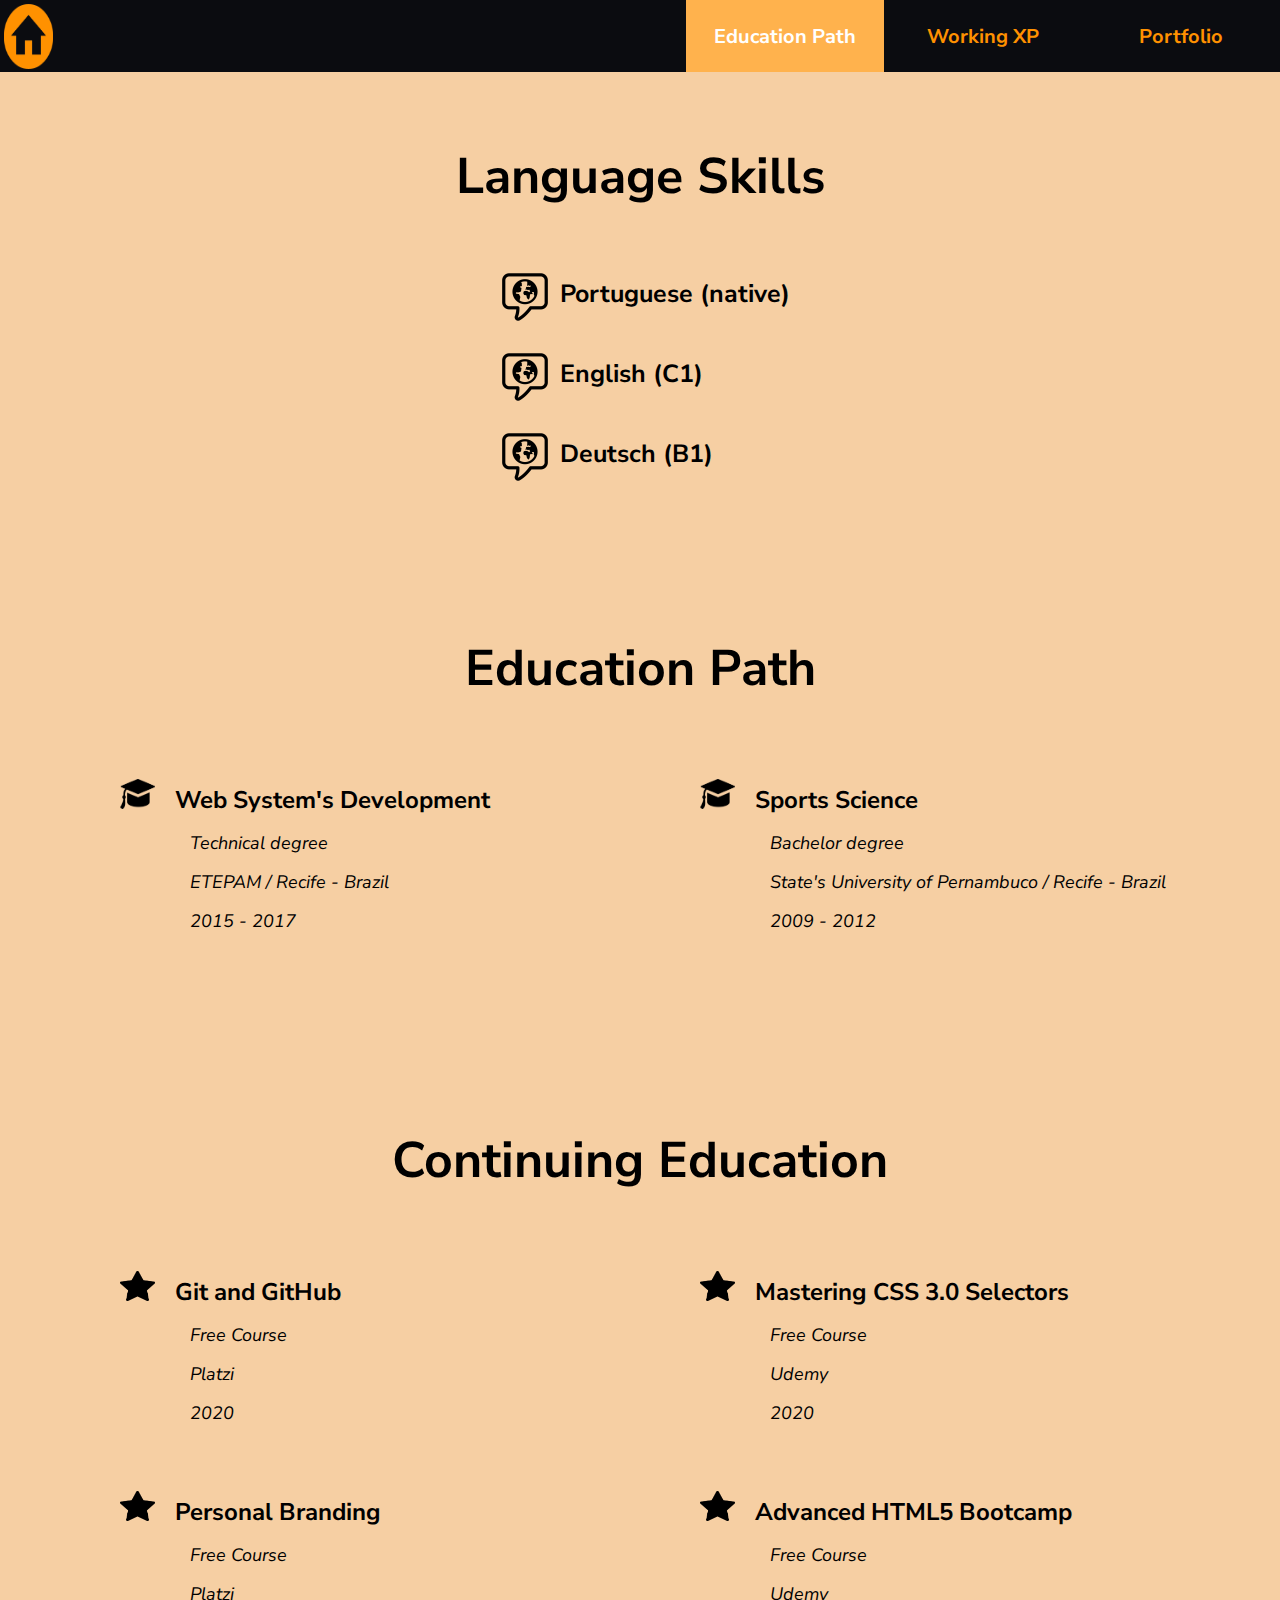
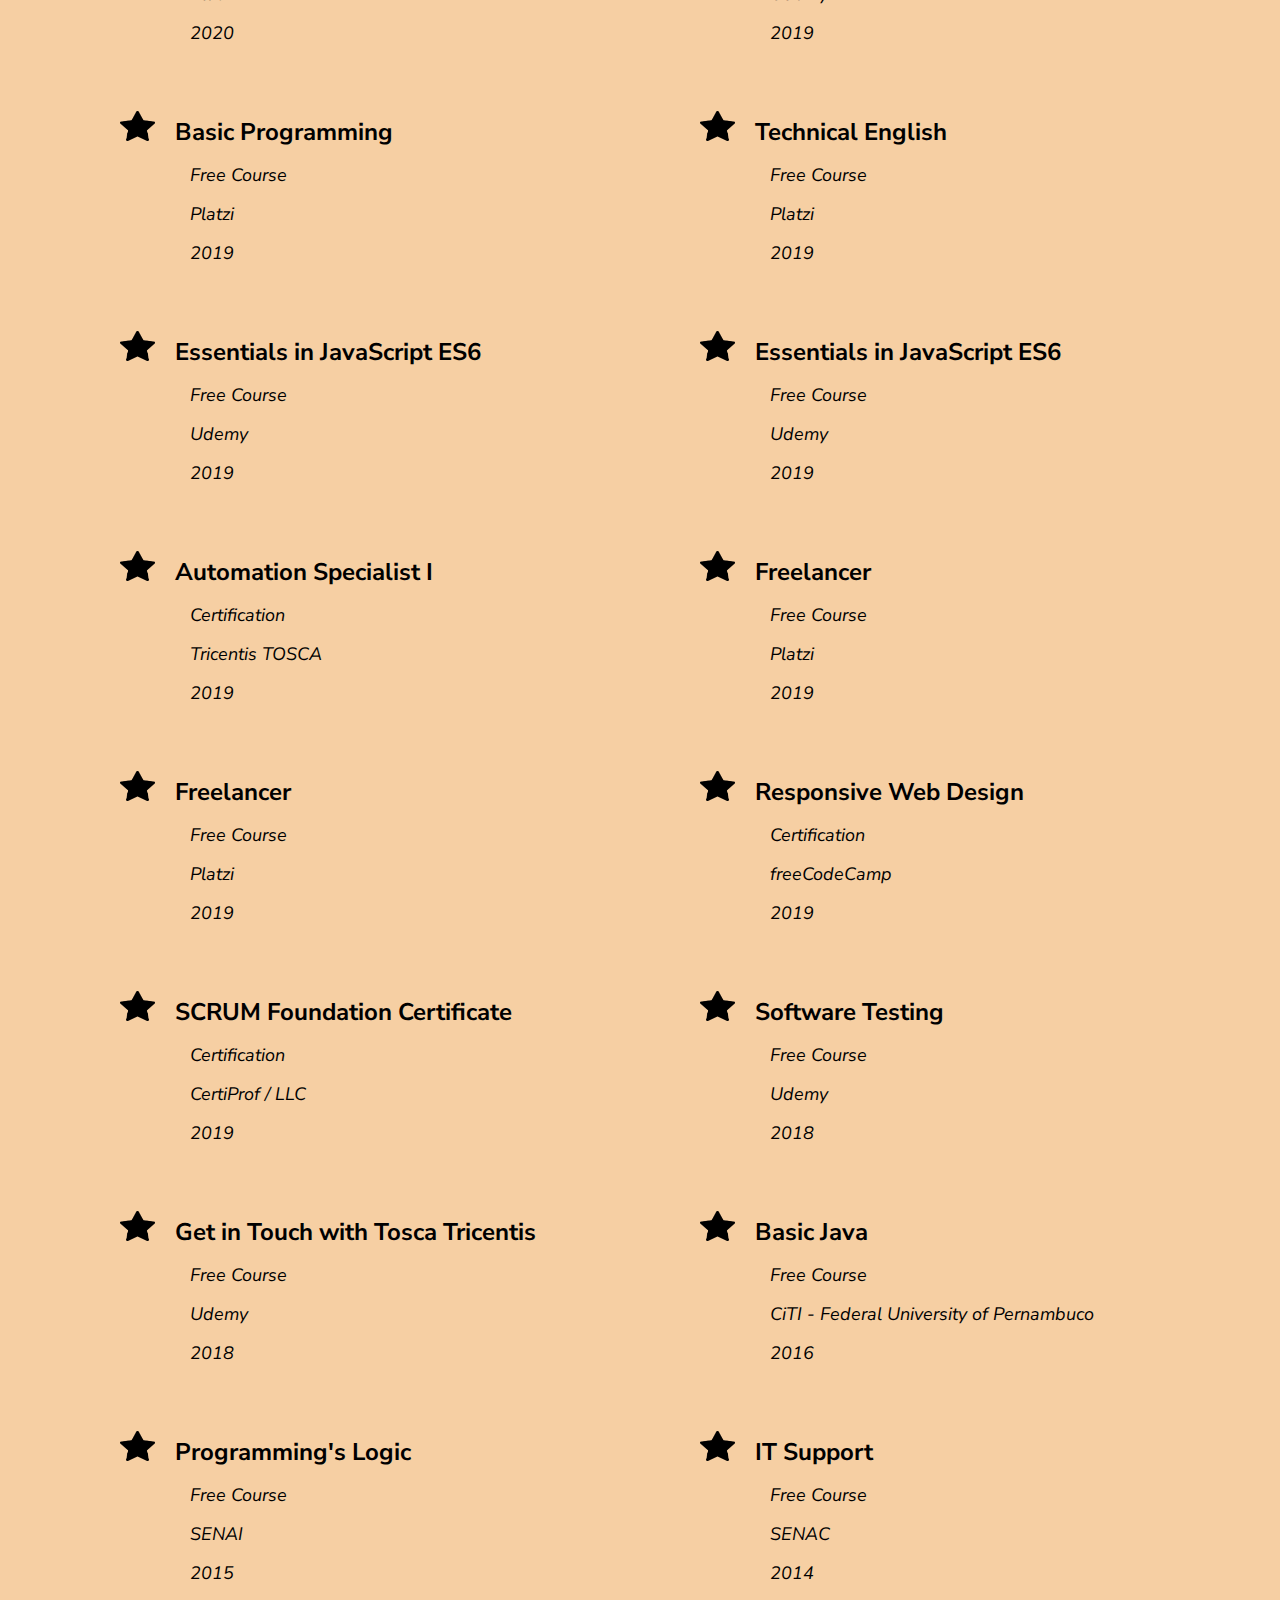
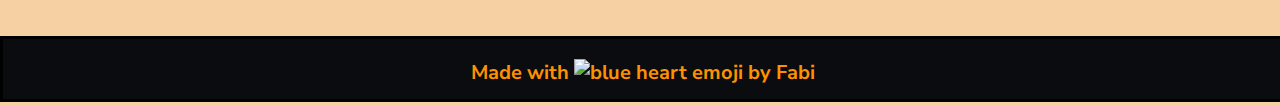
==== commit d13cdbdd: "in educations' page some css code fixes were made and the reference of the icons and images were all" ====
--- a/education.html
+++ b/education.html
@@ -13,7 +13,7 @@
 
         <!-- NAVEGATION BAR -->
        <nav id="navbar">
-            <a href="./index.html" id="link-home-logo"><img src="https://drive.google.com/uc?export=view&id=1krLGizHk27bk0ipgjDOAyYr4Zw4jqM8g" alt="home logo" id="img-home-logo"></a>
+            <a href="./index.html" id="link-home-logo"><img src="imgs/index/01_welcome/home_icon.png" alt="home logo" id="img-home-logo"></a>
             <a href="https://codepen.io/fabisouza" class="nav-links">Portfolio</a> <!-- link to CodePen.io-->
             <a href="./working-xp.html" class="nav-links">Working XP</a>
             <a href="./education.html" class="nav-links" id="education-link">Education Path</a>
@@ -28,7 +28,7 @@
 
             <div class="lang-skill-area">
                 <div class="lang-icon-area">
-                    <img class="lang-icon" src="https://drive.google.com/uc?export=view&id=1a9D5_sboRIV-ZI139Cvfy15PflYQTwRN" alt="language icon">
+                    <img class="lang-icon" src="imgs/education/lang-skills.png" alt="language icon">
                 </div>
                 <div class="lang-name-area">
                     <p>Portuguese (native)</p>
@@ -37,7 +37,7 @@
 
             <div class="lang-skill-area">
                 <div class="lang-icon-area">
-                    <img class="lang-icon" src="https://drive.google.com/uc?export=view&id=1a9D5_sboRIV-ZI139Cvfy15PflYQTwRN" alt="language icon">
+                    <img class="lang-icon" src="imgs/education/lang-skills.png" alt="language icon">
                 </div>
                 <div class="lang-name-area">
                     <p>English (C1)</p>
@@ -46,14 +46,12 @@
 
             <div class="lang-skill-area">
                 <div class="lang-icon-area">
-                    <img class="lang-icon" src="https://drive.google.com/uc?export=view&id=1a9D5_sboRIV-ZI139Cvfy15PflYQTwRN" alt="language icon">
+                    <img class="lang-icon" src="imgs/education/lang-skills.png" alt="language icon">
                 </div>
                 <div class="lang-name-area">
                     <p>Deutsch (B1)</p>
                 </div>
             </div>
-
-        </div>
 
         
         <div class="title-section">
@@ -67,10 +65,10 @@
             <div class="course-section">
                 <div class="course-name-area">
                     <div class="icon-section">
-                        <img src="https://drive.google.com/uc?export=view&id=1X024eT40SjZenap_NxQ-Weu9coim4W0e" alt="education icon">
-                    </div>
-                    <div class="course-name">
-                        <p>Web System's Development</p>
+                        <img src="imgs/education/education-icon-black.png" alt="education icon">
+                    </div>
+                    <div class="course-name">
+                        <h2>Web System's Development</h2>
                     </div> 
                 </div>
                 <div class="degree-section">
@@ -84,10 +82,10 @@
             <div class="course-section">
                 <div class="course-name-area">
                     <div class="icon-section">
-                        <img src="https://drive.google.com/uc?export=view&id=1X024eT40SjZenap_NxQ-Weu9coim4W0e" alt="education icon">
-                    </div>
-                    <div class="course-name">
-                        <p>Sports Science</p>
+                        <img src="imgs/education/education-icon-black.png" alt="education icon">
+                    </div>
+                    <div class="course-name">
+                        <h2>Sports Science</h2>
                     </div> 
                 </div>
                 <div class="degree-section">
@@ -104,16 +102,16 @@
             <h2>Continuing Education</h2>
         </div>
 
-        <!-- #01 -->
         <div class="educations-area">
-
-            <div class="course-section">
-                <div class="course-name-area">
-                    <div class="icon-section">
-                        <img src="https://drive.google.com/uc?export=view&id=1ofFwfANrz6VIO76u4rWbAHOugI3apP9J" alt="education icon">
-                    </div>
-                    <div class="course-name">
-                        <p>Git and GitHub</p>
+        
+            <!-- GIT AND GITHUB-->
+            <div class="course-section">
+                <div class="course-name-area">
+                    <div class="icon-section">
+                        <img src="imgs/education/star-black.png" alt="education icon">
+                    </div>
+                    <div class="course-name">
+                        <h2>Git and GitHub</h2>
                     </div> 
                 </div>
                 <div class="degree-section">
@@ -123,13 +121,14 @@
                 </div>
             </div>
 
-            <div class="course-section">
-                <div class="course-name-area">
-                    <div class="icon-section">
-                        <img src="https://drive.google.com/uc?export=view&id=1ofFwfANrz6VIO76u4rWbAHOugI3apP9J" alt="education icon">
-                    </div>
-                    <div class="course-name">
-                        <p>Mastering CSS 3.0 Selectors</p>
+            <!-- MASTERING CSS 3.0 SELECTORS -->
+            <div class="course-section">
+                <div class="course-name-area">
+                    <div class="icon-section">
+                        <img src="imgs/education/star-black.png" alt="education icon">
+                    </div>
+                    <div class="course-name">
+                        <h2>Mastering CSS 3.0 Selectors</h2>
                     </div> 
                 </div>
                 <div class="degree-section">
@@ -139,13 +138,14 @@
                 </div>
             </div>
 
-            <div class="course-section">
-                <div class="course-name-area">
-                    <div class="icon-section">
-                        <img src="https://drive.google.com/uc?export=view&id=1ofFwfANrz6VIO76u4rWbAHOugI3apP9J" alt="education icon">
-                    </div>
-                    <div class="course-name">
-                        <p>Personal Branding</p>
+            <!-- PERSONAL BRANDING -->
+            <div class="course-section">
+                <div class="course-name-area">
+                    <div class="icon-section">
+                        <img src="imgs/education/star-black.png" alt="education icon">
+                    </div>
+                    <div class="course-name">
+                        <h2>Personal Branding</h2>
                     </div> 
                 </div>
                 <div class="degree-section">
@@ -155,124 +155,150 @@
                 </div>
             </div>
 
-        </div>
-
-         <!-- #02 -->
-        <div class="educations-area">
-
-            <div class="course-section">
-                <div class="course-name-area">
-                    <div class="icon-section">
-                        <img src="https://drive.google.com/uc?export=view&id=1ofFwfANrz6VIO76u4rWbAHOugI3apP9J" alt="education icon">
-                    </div>
-                    <div class="course-name">
-                        <p>Advanced HTML5 Bootcamp</p>
-                    </div> 
-                </div>
-                <div class="degree-section">
-                    <p>Free Course</p>
-                    <p>Udemy</p>
-                    <p>2019</p>
-                </div>
-            </div>
-
-            <div class="course-section">
-                <div class="course-name-area">
-                    <div class="icon-section">
-                        <img src="https://drive.google.com/uc?export=view&id=1ofFwfANrz6VIO76u4rWbAHOugI3apP9J" alt="education icon">
-                    </div>
-                    <div class="course-name">
-                        <p>Basic Programming</p>
-                    </div> 
-                </div>
-                <div class="degree-section">
-                    <p>Free Course</p>
-                    <p>Platzi</p>
-                    <p>2019</p>
-                </div>
-            </div>
-
-            <div class="course-section">
-                <div class="course-name-area">
-                    <div class="icon-section">
-                        <img src="https://drive.google.com/uc?export=view&id=1ofFwfANrz6VIO76u4rWbAHOugI3apP9J" alt="education icon">
-                    </div>
-                    <div class="course-name">
-                        <p>Technical English</p>
-                    </div> 
-                </div>
-                <div class="degree-section">
-                    <p>Free Course</p>
-                    <p>Platzi</p>
-                    <p>2019</p>
-                </div>
-            </div>
-
-        </div>
-
-        <!-- #03 -->
-        <div class="educations-area">
-
-            <div class="course-section">
-                <div class="course-name-area">
-                    <div class="icon-section">
-                        <img src="https://drive.google.com/uc?export=view&id=1ofFwfANrz6VIO76u4rWbAHOugI3apP9J" alt="education icon">
-                    </div>
-                    <div class="course-name">
-                        <p>Essentials in JavaScript ES6</p>
-                    </div> 
-                </div>
-                <div class="degree-section">
-                    <p>Free Course</p>
-                    <p>Udemy</p>
-                    <p>2019</p>
-                </div>
-            </div>
-
-            <div class="course-section">
-                <div class="course-name-area">
-                    <div class="icon-section">
-                        <img src="https://drive.google.com/uc?export=view&id=1ofFwfANrz6VIO76u4rWbAHOugI3apP9J" alt="education icon">
-                    </div>
-                    <div class="course-name">
-                        <p>Automation Specialist I</p>
-                    </div> 
-                </div>
-                <div class="degree-section">
-                    <p>Certification Path</p>
+            <!-- ADVANCED HTML5 BOOTCAMP  -->
+            <div class="course-section">
+                <div class="course-name-area">
+                    <div class="icon-section">
+                        <img src="imgs/education/star-black.png" alt="education icon">
+                    </div>
+                    <div class="course-name">
+                        <h2>Advanced HTML5 Bootcamp</h2>
+                    </div> 
+                </div>
+                <div class="degree-section">
+                    <p>Free Course</p>
+                    <p>Udemy</p>
+                    <p>2019</p>
+                </div>
+            </div>
+
+            <!-- BASIC PROGRAMMING -->
+            <div class="course-section">
+                <div class="course-name-area">
+                    <div class="icon-section">
+                        <img src="imgs/education/star-black.png" alt="education icon">
+                    </div>
+                    <div class="course-name">
+                        <h2>Basic Programming</h2>
+                    </div> 
+                </div>
+                <div class="degree-section">
+                    <p>Free Course</p>
+                    <p>Platzi</p>
+                    <p>2019</p>
+                </div>
+            </div>
+
+            <!-- TECHNICAL ENGLISH -->
+            <div class="course-section">
+                <div class="course-name-area">
+                    <div class="icon-section">
+                        <img src="imgs/education/star-black.png" alt="education icon">
+                    </div>
+                    <div class="course-name">
+                        <h2>Technical English</h2>
+                    </div> 
+                </div>
+                <div class="degree-section">
+                    <p>Free Course</p>
+                    <p>Platzi</p>
+                    <p>2019</p>
+                </div>
+            </div>
+
+            <!-- TECHNICAL ENGLISH -->
+            <div class="course-section">
+                <div class="course-name-area">
+                    <div class="icon-section">
+                        <img src="imgs/education/star-black.png" alt="education icon">
+                    </div>
+                    <div class="course-name">
+                        <h2>Essentials in JavaScript ES6</h2>
+                    </div> 
+                </div>
+                <div class="degree-section">
+                    <p>Free Course</p>
+                    <p>Udemy</p>
+                    <p>2019</p>
+                </div>
+            </div>
+
+            <!-- ESSENTIALS IN JAVASCRIPT ES6 -->
+            <div class="course-section">
+                <div class="course-name-area">
+                    <div class="icon-section">
+                        <img src="imgs/education/star-black.png" alt="education icon">
+                    </div>
+                    <div class="course-name">
+                        <h2>Essentials in JavaScript ES6</h2>
+                    </div> 
+                </div>
+                <div class="degree-section">
+                    <p>Free Course</p>
+                    <p>Udemy</p>
+                    <p>2019</p>
+                </div>
+            </div>
+
+            <!-- AUTOMATION SPECIALIST I -->
+            <div class="course-section">
+                <div class="course-name-area">
+                    <div class="icon-section">
+                        <img src="imgs/education/star-black.png" alt="education icon">
+                    </div>
+                    <div class="course-name">
+                        <h2>Automation Specialist I</h2>
+                    </div> 
+                </div>
+                <div class="degree-section">
+                    <p>Certification</p>
                     <p>Tricentis TOSCA</p>
                     <p>2019</p>
                 </div>
             </div>
 
-            <div class="course-section">
-                <div class="course-name-area">
-                    <div class="icon-section">
-                        <img src="https://drive.google.com/uc?export=view&id=1ofFwfANrz6VIO76u4rWbAHOugI3apP9J" alt="education icon">
-                    </div>
-                    <div class="course-name">
-                        <p>Freelancer</p>
-                    </div> 
-                </div>
-                <div class="degree-section">
-                    <p>Free Course</p>
-                    <p>Platzi</p>
-                    <p>2019</p>
-                </div>
-            </div>
-
-        </div>
-
-        <!-- #04 -->
-        <div class="educations-area">
-
-            <div class="course-section">
-                <div class="course-name-area">
-                    <div class="icon-section">
-                        <img src="https://drive.google.com/uc?export=view&id=1ofFwfANrz6VIO76u4rWbAHOugI3apP9J" alt="education icon">
-                    </div>
-                    <div class="course-name">
-                        <p>Responsive Web Design Certification</p>
+            <!-- FREELANCER -->
+            <div class="course-section">
+                <div class="course-name-area">
+                    <div class="icon-section">
+                        <img src="imgs/education/star-black.png" alt="education icon">
+                    </div>
+                    <div class="course-name">
+                        <h2>Freelancer</h2>
+                    </div> 
+                </div>
+                <div class="degree-section">
+                    <p>Free Course</p>
+                    <p>Platzi</p>
+                    <p>2019</p>
+                </div>
+            </div>
+
+            <!-- FREELANCER -->
+            <div class="course-section">
+                <div class="course-name-area">
+                    <div class="icon-section">
+                        <img src="imgs/education/star-black.png" alt="education icon">
+                    </div>
+                    <div class="course-name">
+                        <h2>Freelancer</h2>
+                    </div> 
+                </div>
+                <div class="degree-section">
+                    <p>Free Course</p>
+                    <p>Platzi</p>
+                    <p>2019</p>
+                </div>
+            </div>
+
+            <!-- RESPONSIVE WEB DESIGN CERTIFICATION -->
+            <div class="course-section">
+                <div class="course-name-area">
+                    <div class="icon-section">
+                        <img src="imgs/education/star-black.png" alt="education icon">
+                    </div>
+                    <div class="course-name">
+                        <h2>Responsive Web Design</h2>
                     </div> 
                 </div>
                 <div class="degree-section">
@@ -281,14 +307,15 @@
                     <p>2019</p>
                 </div>
             </div>
-
-            <div class="course-section">
-                <div class="course-name-area">
-                    <div class="icon-section">
-                        <img src="https://drive.google.com/uc?export=view&id=1ofFwfANrz6VIO76u4rWbAHOugI3apP9J" alt="education icon">
-                    </div>
-                    <div class="course-name">
-                        <p>SCRUM Foundation Certificate</p>
+            
+            <!-- SCRUM FOUNDATION CERTIFICATE -->
+            <div class="course-section">
+                <div class="course-name-area">
+                    <div class="icon-section">
+                        <img src="imgs/education/star-black.png" alt="education icon">
+                    </div>
+                    <div class="course-name">
+                        <h2>SCRUM Foundation Certificate</h2>
                     </div> 
                 </div>
                 <div class="degree-section">
@@ -298,13 +325,14 @@
                 </div>
             </div>
 
-            <div class="course-section">
-                <div class="course-name-area">
-                    <div class="icon-section">
-                        <img src="https://drive.google.com/uc?export=view&id=1ofFwfANrz6VIO76u4rWbAHOugI3apP9J" alt="education icon">
-                    </div>
-                    <div class="course-name">
-                        <p>Software Testing</p>
+            <!-- SOFTWARE TESTING  -->
+            <div class="course-section">
+                <div class="course-name-area">
+                    <div class="icon-section">
+                        <img src="imgs/education/star-black.png" alt="education icon">
+                    </div>
+                    <div class="course-name">
+                        <h2>Software Testing</h2>
                     </div> 
                 </div>
                 <div class="degree-section">
@@ -314,18 +342,14 @@
                 </div>
             </div>
 
-        </div>
-
-        <!-- #05 -->
-        <div class="educations-area">
-
-            <div class="course-section">
-                <div class="course-name-area">
-                    <div class="icon-section">
-                        <img src="https://drive.google.com/uc?export=view&id=1ofFwfANrz6VIO76u4rWbAHOugI3apP9J" alt="education icon">
-                    </div>
-                    <div class="course-name">
-                        <p>Get in Touch with Tosca Tricentis</p>
+            <!-- GET IN TOUCH WITH TOSCA TRICENTIS  -->
+            <div class="course-section">
+                <div class="course-name-area">
+                    <div class="icon-section">
+                        <img src="imgs/education/star-black.png" alt="education icon">
+                    </div>
+                    <div class="course-name">
+                        <h2>Get in Touch with Tosca Tricentis</h2>
                     </div> 
                 </div>
                 <div class="degree-section">
@@ -335,13 +359,14 @@
                 </div>
             </div>
 
-            <div class="course-section">
-                <div class="course-name-area">
-                    <div class="icon-section">
-                        <img src="https://drive.google.com/uc?export=view&id=1ofFwfANrz6VIO76u4rWbAHOugI3apP9J" alt="education icon">
-                    </div>
-                    <div class="course-name">
-                        <p>Basic Java</p>
+            <!-- BASIC JAVA -->
+            <div class="course-section">
+                <div class="course-name-area">
+                    <div class="icon-section">
+                        <img src="imgs/education/star-black.png" alt="education icon">
+                    </div>
+                    <div class="course-name">
+                        <h2>Basic Java</h2>
                     </div> 
                 </div>
                 <div class="degree-section">
@@ -351,13 +376,14 @@
                 </div>
             </div>
 
-            <div class="course-section">
-                <div class="course-name-area">
-                    <div class="icon-section">
-                        <img src="https://drive.google.com/uc?export=view&id=1ofFwfANrz6VIO76u4rWbAHOugI3apP9J" alt="education icon">
-                    </div>
-                    <div class="course-name">
-                        <p>Programming's Logic</p>
+            <!-- PROGRAMMING'S LOGIC -->
+            <div class="course-section">
+                <div class="course-name-area">
+                    <div class="icon-section">
+                        <img src="imgs/education/star-black.png" alt="education icon">
+                    </div>
+                    <div class="course-name">
+                        <h2>Programming's Logic</h2>
                     </div> 
                 </div>
                 <div class="degree-section">
@@ -367,13 +393,14 @@
                 </div>
             </div>
 
-            <!-- <div class="course-section">
-                <div class="course-name-area">
-                    <div class="icon-section">
-                        <img src="https://drive.google.com/uc?export=view&id=1ofFwfANrz6VIO76u4rWbAHOugI3apP9J" alt="education icon">
-                    </div>
-                    <div class="course-name">
-                        <p>IT Support</p>
+            <!-- IT Support  -->
+            <div class="course-section">
+                <div class="course-name-area">
+                    <div class="icon-section">
+                        <img src="imgs/education/star-black.png" alt="education icon">
+                    </div>
+                    <div class="course-name">
+                        <h2>IT Support</h2>
                     </div> 
                 </div>
                 <div class="degree-section">
@@ -381,11 +408,11 @@
                     <p>SENAC</p>
                     <p>2014</p>
                 </div>
-            </div> -->
+            </div>
 
         </div>
 
-        
+       
         
 
         <footer>
--- a/style_education.css
+++ b/style_education.css
@@ -22,7 +22,7 @@
 
 #link-home-logo{
     text-decoration: none;
-    display: block;
+    display: block; 
     float: left;
     height: 90%;
     width: 4%;
@@ -77,7 +77,6 @@
     margin: auto;
     display: flex;
     flex-direction: row;
-    /* justify-content: center; */
 }
 
 .lang-icon-area{
@@ -93,7 +92,6 @@
 }
 
 .lang-name-area{
-    /* padding-left: 5px; */
     font-size: 25px;
     font-weight: bold;
 }
@@ -103,55 +101,53 @@
 /* EDUCATION: DEGREES */
 
 .educations-area{
-    display: flex;
-    flex-direction: row;
-    justify-content: center;
-    align-items: center;
-    margin: 20px;
+    padding: 20px;
+    display: grid;
+    grid-template-columns: auto auto;
+    justify-content: space-evenly;
+    row-gap: 20px;
 }
 
 .course-section{
-    height: 100%; 
-    width: 35%;
-    margin: auto;
+    height: 200px; 
+    width: 500px;
     display: flex;
     flex-direction: column;
 }
 
 .course-name-area{
+    margin-top: 0px;
+    width: 100%;
+    height: 30%;
     display: flex;
     flex-direction: row;
 }
 
 .icon-section{
     width: 15%;
+    height: 100%;
     display: flex;
     justify-content: center;
     align-content: center; 
 }
 
 .icon-section img{
-    height: 40px;
-    width: 45px;
+    height: 30px;
+    width: 35px;
     margin: auto;
 }
 
 .course-name{
     width: 85%;
-    display: flex;
-    align-content: center;
+    height: 100%;
+    display: flex;    
 }
 
-.course-name p{
-    font-size: 30px;
-    font-weight: bold;
-    margin-left: 10px;
-}
 
 .degree-section{
-    width: 85%;
+    width: 83%;
+    height: 60%;
     align-self: flex-end;
-    margin-left: 10px;
 }
 
 .degree-section p{
@@ -160,6 +156,11 @@
     padding: 5px;
     font-style: italic;
     line-height: 1.6;
+}
+
+#courses-area{
+    align-content: center;
+    justify-content: space-around;
 }
 
 
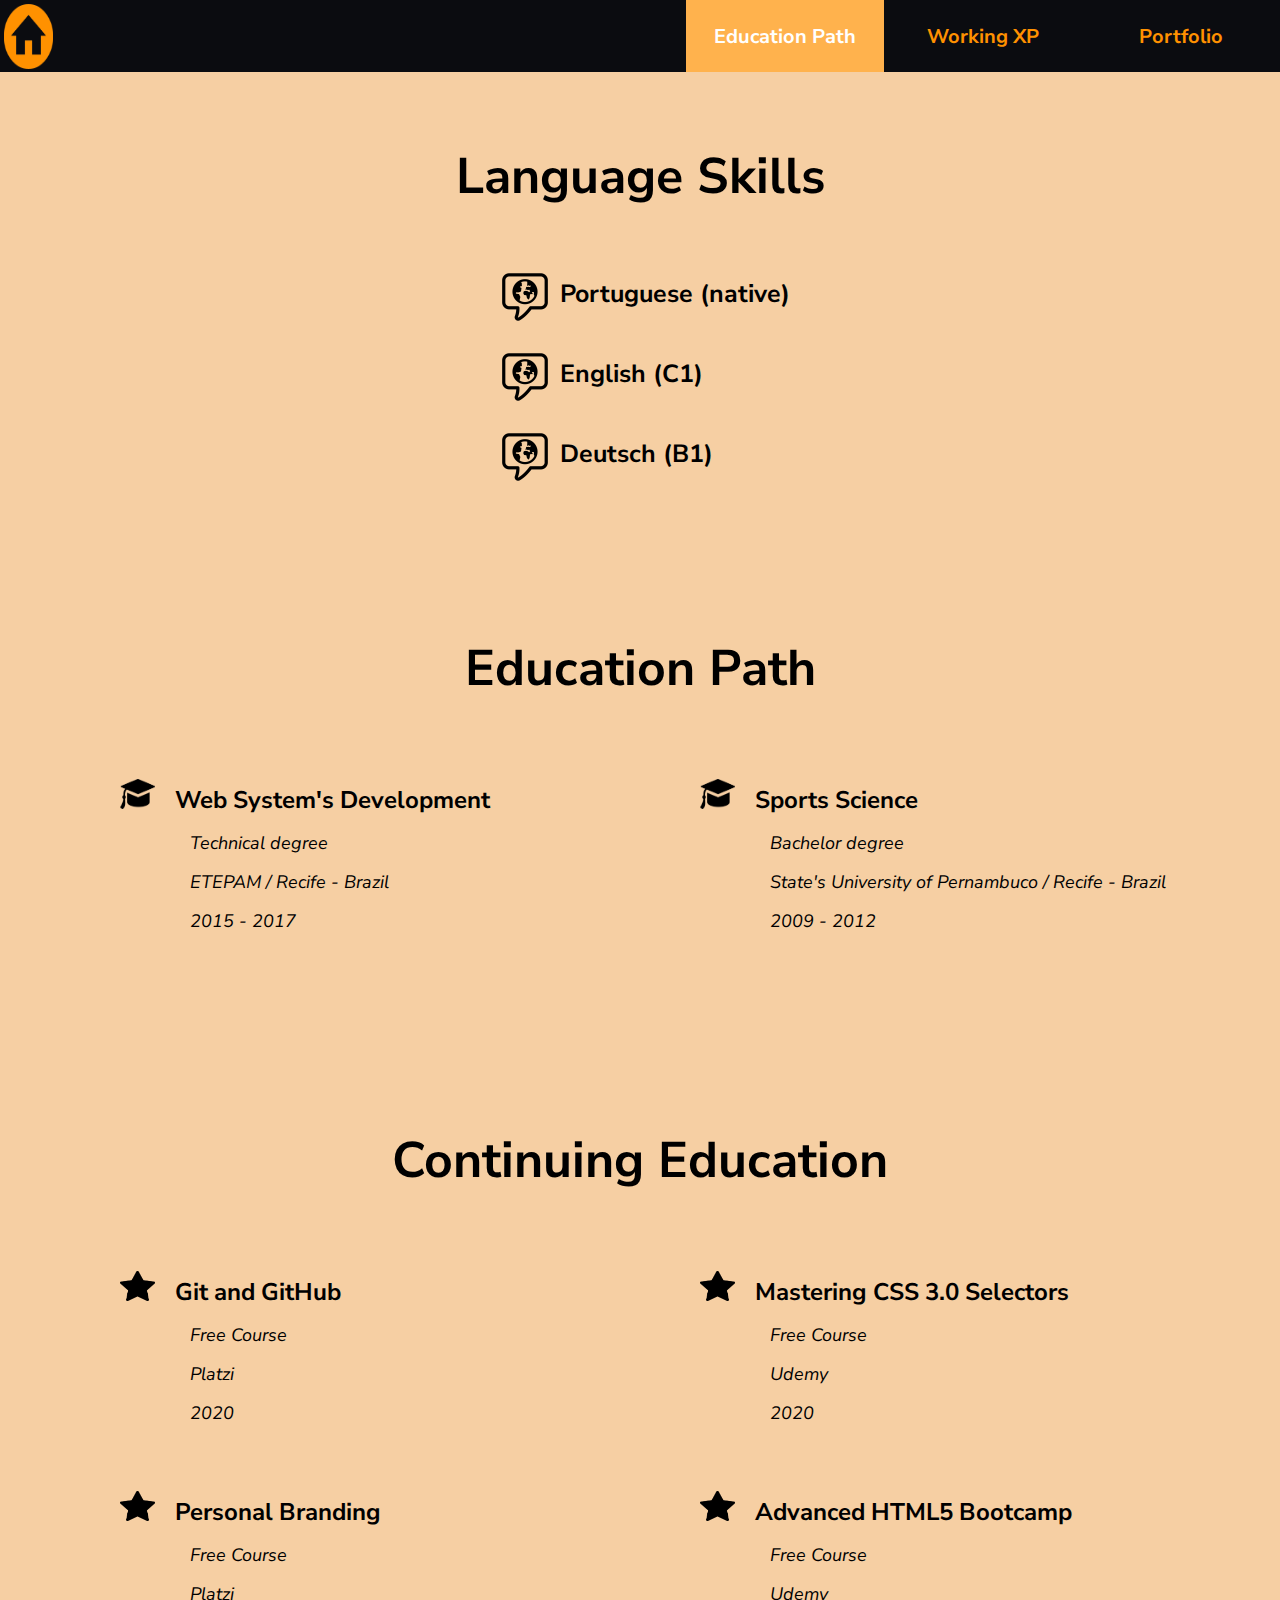
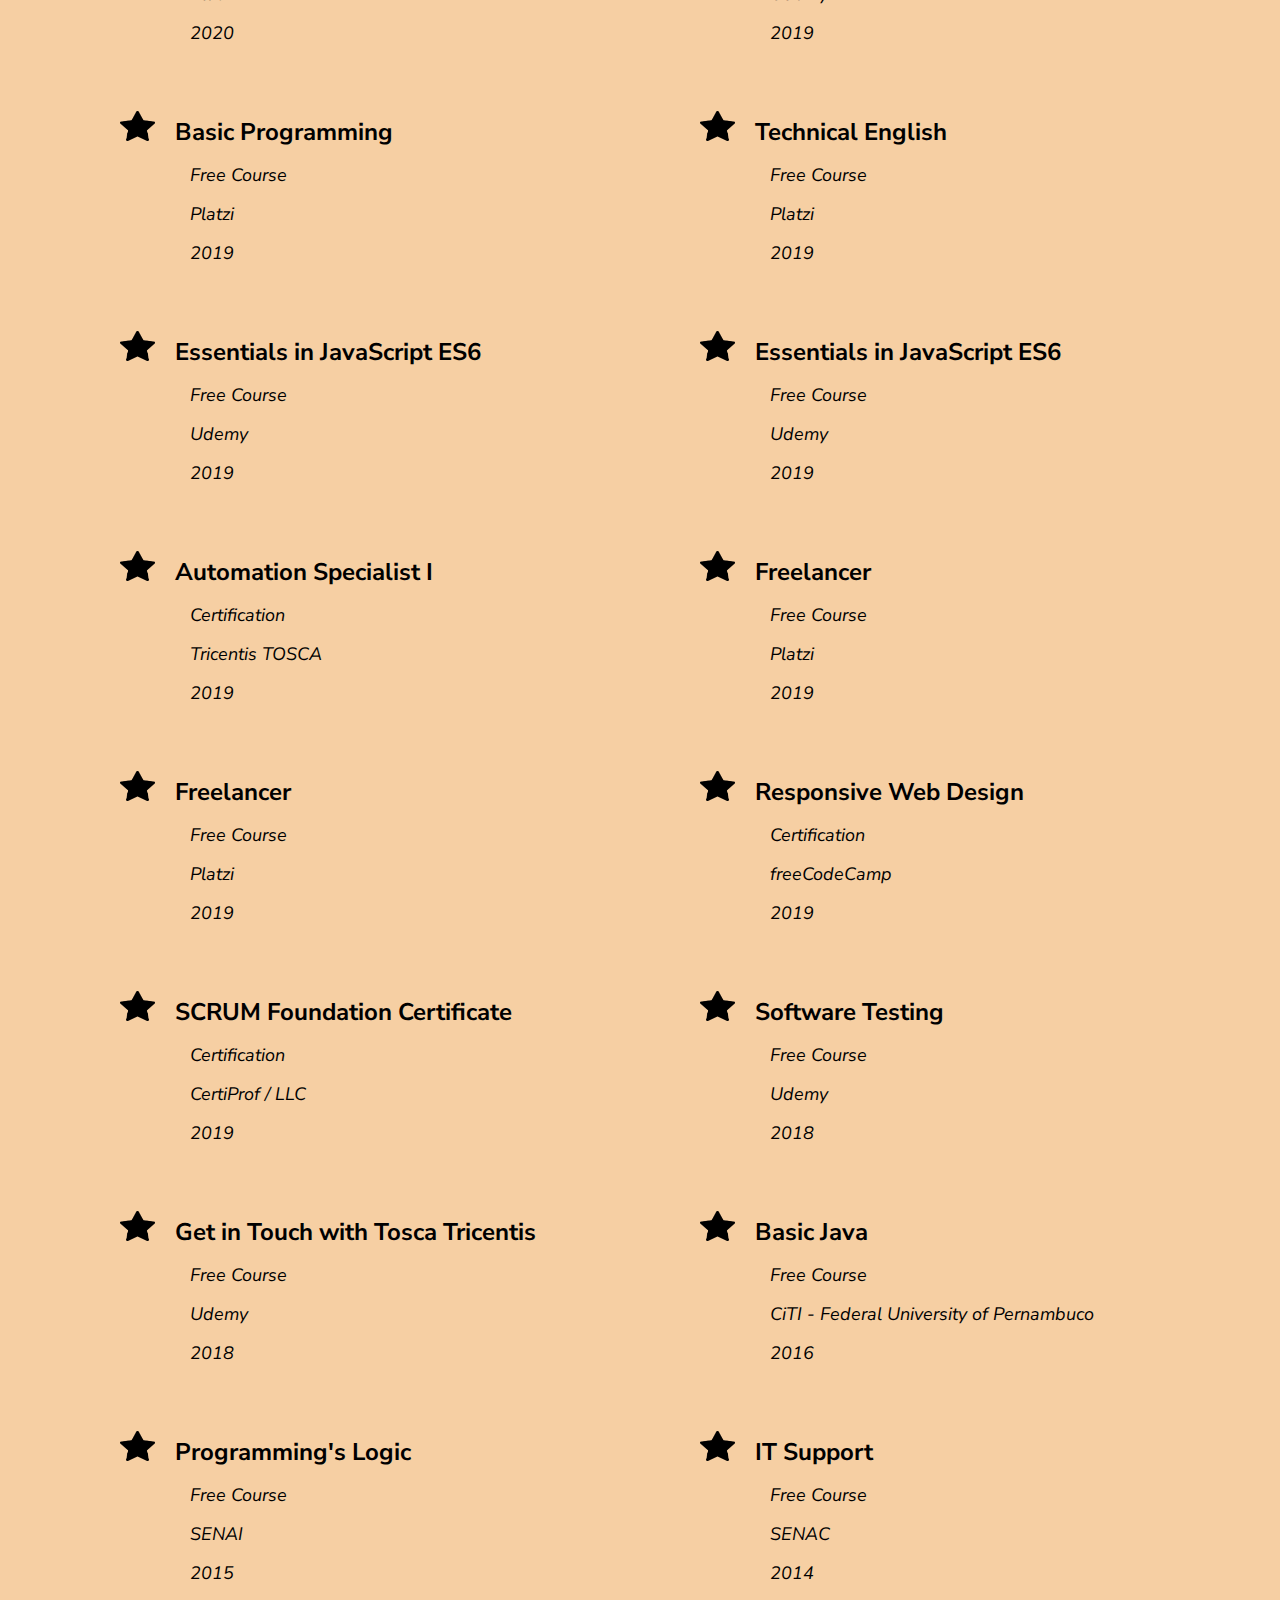
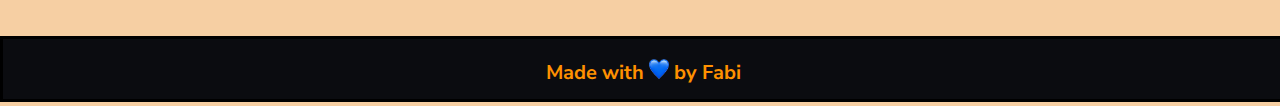
==== commit 2c34d35d: "on index page the icons references were changed" ====
--- a/education.html
+++ b/education.html
@@ -417,7 +417,7 @@
 
         <footer>
             <div id="footer-section">
-                <p> Made with <img src="https://drive.google.com/uc?export=view&id=1agMl9khAUVv-N0FQgCkx_rBRNjKXHuPT" alt="blue heart emoji" id="footer-heart"> by Fabi </p>
+                <p> Made with <img src="imgs/index/05_footer/blue_s2.png" alt="blue heart emoji" id="footer-heart"> by Fabi </p>
             </div>
         </footer>
 
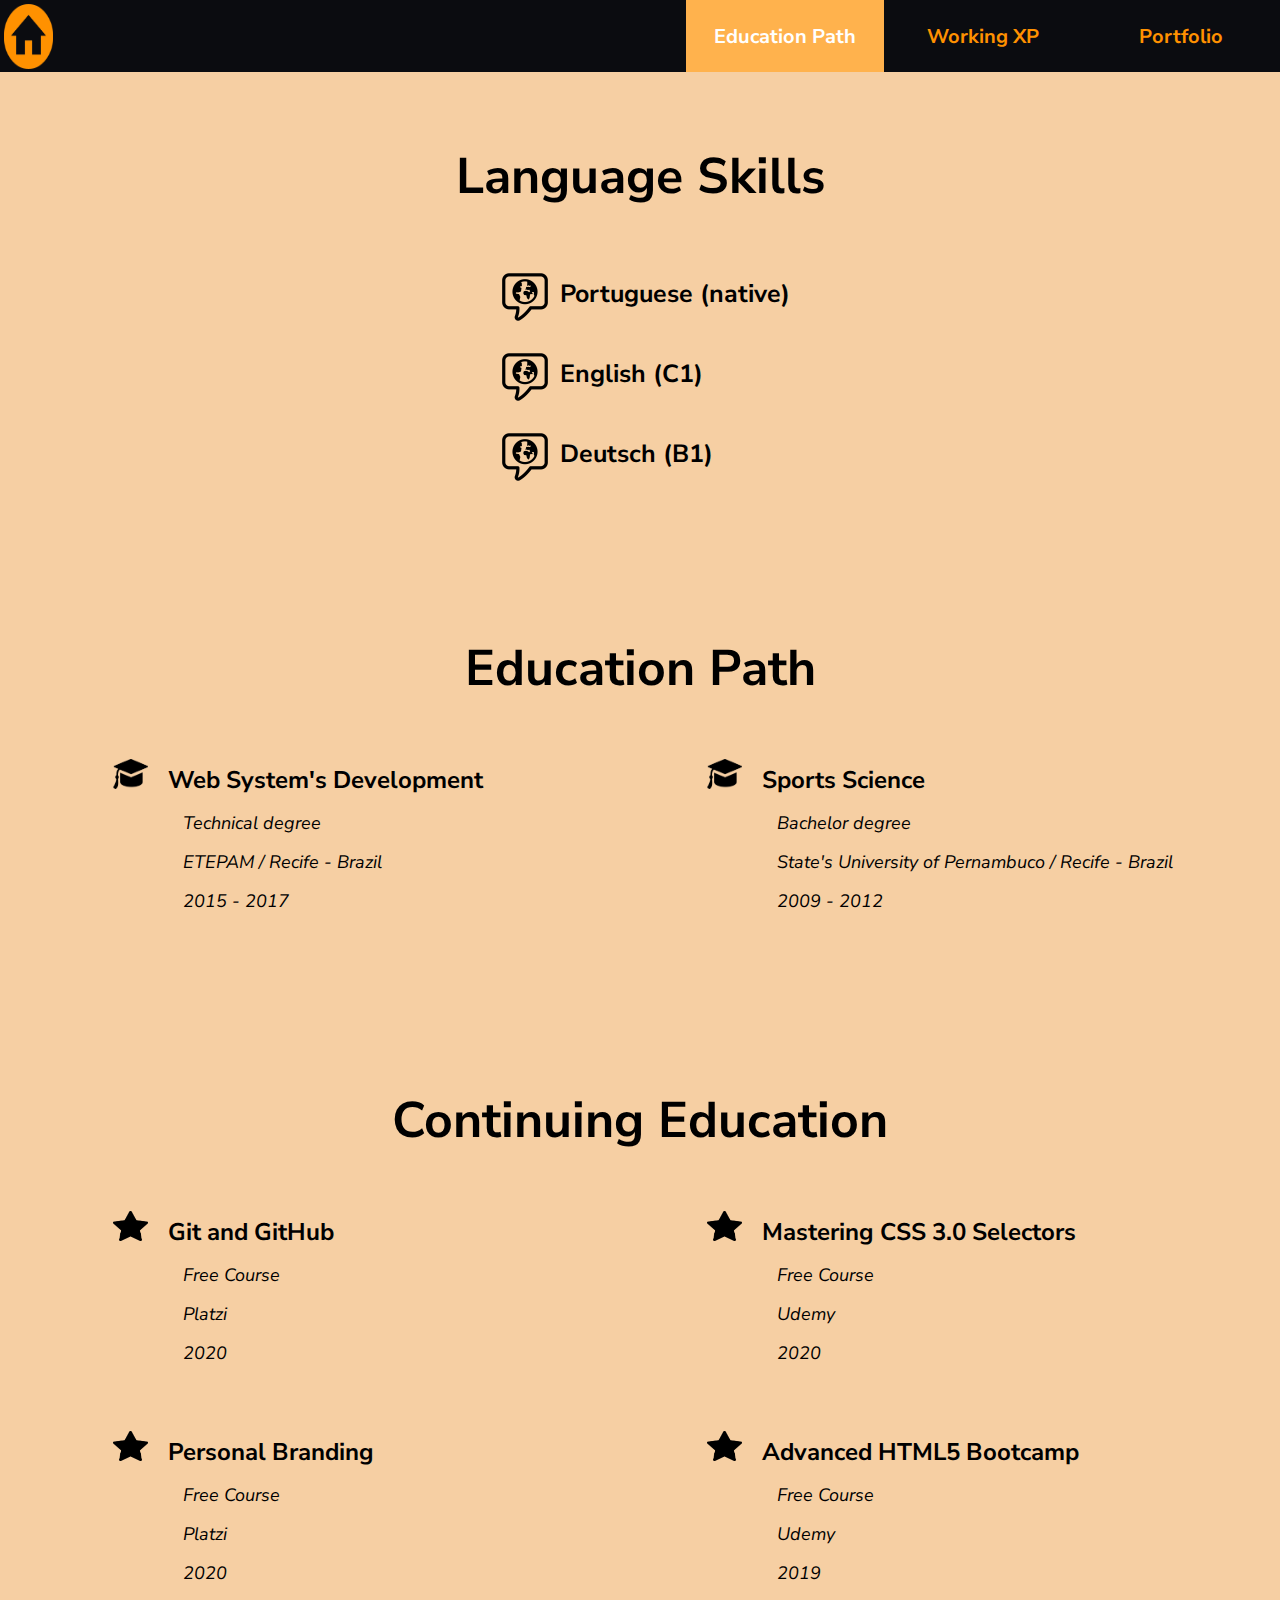
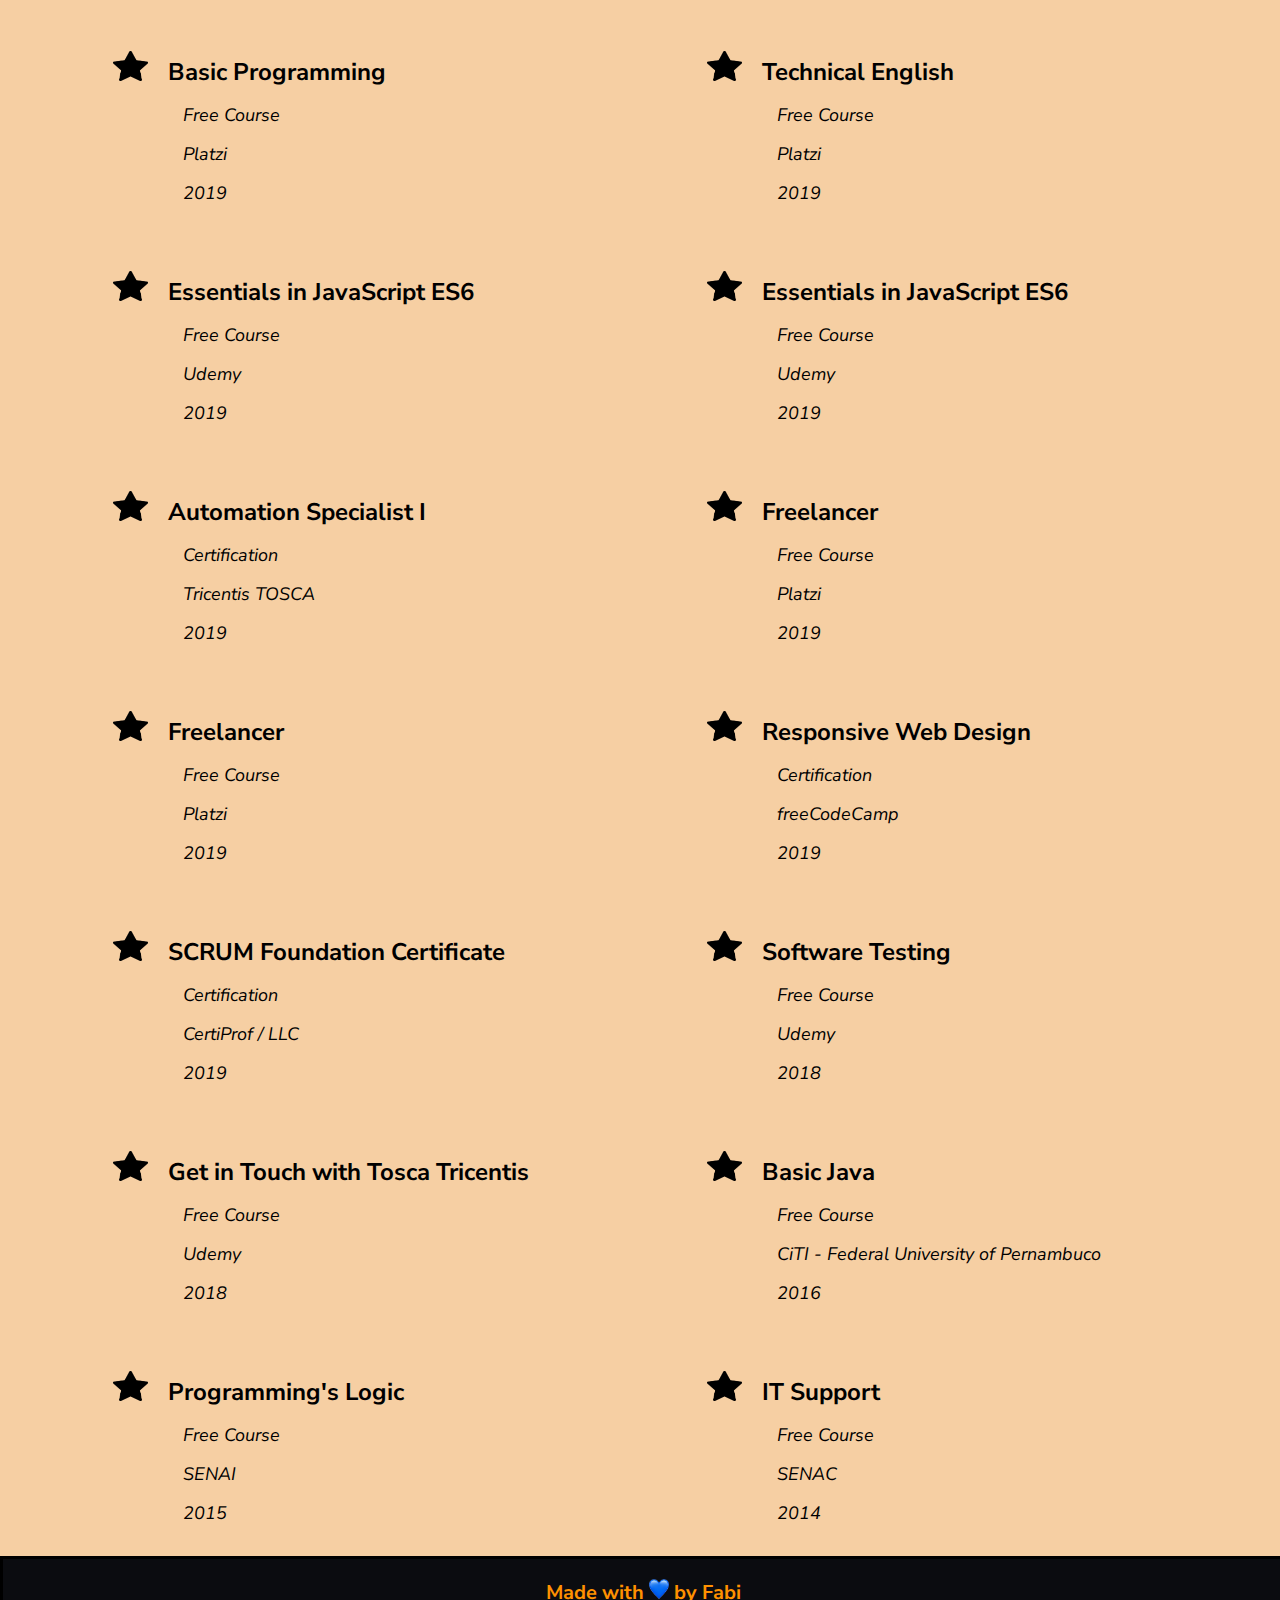
==== commit fdbf66a2: "education - added one <div> tag to control the content on the page" ====
--- a/education.html
+++ b/education.html
@@ -12,20 +12,22 @@
     <body>
 
         <!-- NAVEGATION BAR -->
-       <nav id="navbar">
-            <a href="./index.html" id="link-home-logo"><img src="imgs/index/01_welcome/home_icon.png" alt="home logo" id="img-home-logo"></a>
-            <a href="https://codepen.io/fabisouza" class="nav-links">Portfolio</a> <!-- link to CodePen.io-->
-            <a href="./working-xp.html" class="nav-links">Working XP</a>
-            <a href="./education.html" class="nav-links" id="education-link">Education Path</a>
-        </nav>
-
-        
-        <div class="title-section">
-            <h2>Language Skills </h2>
-        </div>
-
-        <div>
-
+       <header>
+            <nav id="navbar">
+                <a href="./index.html" id="link-home-logo"><img src="imgs/index/01_welcome/home_icon.png" alt="home logo" id="img-home-logo"></a>
+                <a href="https://codepen.io/fabisouza" class="nav-links" target="_blank">Portfolio</a> <!-- link to CodePen.io-->
+                <a href="./working-xp.html" class="nav-links">Working XP</a>
+                <a href="./education.html" class="nav-links" id="education-link">Education Path</a>
+            </nav>
+        </header>
+
+        <!-- educations' page section -->
+        <div id="edu-page-section">
+            
+            <div class="title-section">
+                <h2>Language Skills </h2>
+            </div>
+    
             <div class="lang-skill-area">
                 <div class="lang-icon-area">
                     <img class="lang-icon" src="imgs/education/lang-skills.png" alt="language icon">
@@ -34,7 +36,6 @@
                     <p>Portuguese (native)</p>
                 </div>
             </div>
-
             <div class="lang-skill-area">
                 <div class="lang-icon-area">
                     <img class="lang-icon" src="imgs/education/lang-skills.png" alt="language icon">
@@ -43,7 +44,6 @@
                     <p>English (C1)</p>
                 </div>
             </div>
-
             <div class="lang-skill-area">
                 <div class="lang-icon-area">
                     <img class="lang-icon" src="imgs/education/lang-skills.png" alt="language icon">
@@ -53,367 +53,365 @@
                 </div>
             </div>
 
+  
+            <!-- DEGREE ELEMENTS -->
+            <div class="title-section">
+                <h2>Education Path</h2>
+            </div>
+             
+            <div class="educations-area">
+            
+                <!-- #01 SOTFWARE DEVELOPMENT-->
+                <div class="course-section">
+                    <div class="course-name-area">
+                        <div class="icon-section">
+                            <img src="imgs/education/education-icon-black.png" alt="education icon">
+                        </div>
+                        <div class="course-name">
+                            <h2>Web System's Development</h2>
+                        </div> 
+                    </div>
+                    <div class="degree-section">
+                        <p>Technical degree</p>
+                        <p>ETEPAM / Recife - Brazil</p>
+                        <p>2015 - 2017</p>
+                    </div>
+                </div>
+            
+                <!-- #02 SPORT SCIENCE -->
+                <div class="course-section">
+                    <div class="course-name-area">
+                        <div class="icon-section">
+                            <img src="imgs/education/education-icon-black.png" alt="education icon">
+                        </div>
+                        <div class="course-name">
+                            <h2>Sports Science</h2>
+                        </div> 
+                    </div>
+                    <div class="degree-section">
+                        <p>Bachelor degree</p>
+                        <p>State's University of Pernambuco / Recife - Brazil</p>
+                        <p>2009 - 2012</p>
+                    </div>
+                </div>
+            </div>
+
         
-        <div class="title-section">
-            <h2>Education Path</h2>
-        </div>
-         
-        <!-- DEGREE ELEMENTS -->
-        <div class="educations-area">
-        
-            <!-- #01 SOTFWARE DEVELOPMENT-->
-            <div class="course-section">
-                <div class="course-name-area">
-                    <div class="icon-section">
-                        <img src="imgs/education/education-icon-black.png" alt="education icon">
-                    </div>
-                    <div class="course-name">
-                        <h2>Web System's Development</h2>
-                    </div> 
-                </div>
-                <div class="degree-section">
-                    <p>Technical degree</p>
-                    <p>ETEPAM / Recife - Brazil</p>
-                    <p>2015 - 2017</p>
-                </div>
-            </div>
-
-            <!-- #02 SPORT SCIENCE -->
-            <div class="course-section">
-                <div class="course-name-area">
-                    <div class="icon-section">
-                        <img src="imgs/education/education-icon-black.png" alt="education icon">
-                    </div>
-                    <div class="course-name">
-                        <h2>Sports Science</h2>
-                    </div> 
-                </div>
-                <div class="degree-section">
-                    <p>Bachelor degree</p>
-                    <p>State's University of Pernambuco / Recife - Brazil</p>
-                    <p>2009 - 2012</p>
-                </div>
-            </div>
-        </div>
-
-
-        <!-- CONTINUING EDUCATION TITLE -->
-        <div class="title-section">
-            <h2>Continuing Education</h2>
-        </div>
-
-        <div class="educations-area">
-        
-            <!-- GIT AND GITHUB-->
-            <div class="course-section">
-                <div class="course-name-area">
-                    <div class="icon-section">
-                        <img src="imgs/education/star-black.png" alt="education icon">
-                    </div>
-                    <div class="course-name">
-                        <h2>Git and GitHub</h2>
-                    </div> 
-                </div>
-                <div class="degree-section">
-                    <p>Free Course</p>
-                    <p>Platzi</p>
-                    <p>2020</p>
-                </div>
-            </div>
-
-            <!-- MASTERING CSS 3.0 SELECTORS -->
-            <div class="course-section">
-                <div class="course-name-area">
-                    <div class="icon-section">
-                        <img src="imgs/education/star-black.png" alt="education icon">
-                    </div>
-                    <div class="course-name">
-                        <h2>Mastering CSS 3.0 Selectors</h2>
-                    </div> 
-                </div>
-                <div class="degree-section">
-                    <p>Free Course</p>
-                    <p>Udemy</p>
-                    <p>2020</p>
-                </div>
-            </div>
-
-            <!-- PERSONAL BRANDING -->
-            <div class="course-section">
-                <div class="course-name-area">
-                    <div class="icon-section">
-                        <img src="imgs/education/star-black.png" alt="education icon">
-                    </div>
-                    <div class="course-name">
-                        <h2>Personal Branding</h2>
-                    </div> 
-                </div>
-                <div class="degree-section">
-                    <p>Free Course</p>
-                    <p>Platzi</p>
-                    <p>2020</p>
-                </div>
-            </div>
-
-            <!-- ADVANCED HTML5 BOOTCAMP  -->
-            <div class="course-section">
-                <div class="course-name-area">
-                    <div class="icon-section">
-                        <img src="imgs/education/star-black.png" alt="education icon">
-                    </div>
-                    <div class="course-name">
-                        <h2>Advanced HTML5 Bootcamp</h2>
-                    </div> 
-                </div>
-                <div class="degree-section">
-                    <p>Free Course</p>
-                    <p>Udemy</p>
-                    <p>2019</p>
-                </div>
-            </div>
-
-            <!-- BASIC PROGRAMMING -->
-            <div class="course-section">
-                <div class="course-name-area">
-                    <div class="icon-section">
-                        <img src="imgs/education/star-black.png" alt="education icon">
-                    </div>
-                    <div class="course-name">
-                        <h2>Basic Programming</h2>
-                    </div> 
-                </div>
-                <div class="degree-section">
-                    <p>Free Course</p>
-                    <p>Platzi</p>
-                    <p>2019</p>
-                </div>
-            </div>
-
-            <!-- TECHNICAL ENGLISH -->
-            <div class="course-section">
-                <div class="course-name-area">
-                    <div class="icon-section">
-                        <img src="imgs/education/star-black.png" alt="education icon">
-                    </div>
-                    <div class="course-name">
-                        <h2>Technical English</h2>
-                    </div> 
-                </div>
-                <div class="degree-section">
-                    <p>Free Course</p>
-                    <p>Platzi</p>
-                    <p>2019</p>
-                </div>
-            </div>
-
-            <!-- TECHNICAL ENGLISH -->
-            <div class="course-section">
-                <div class="course-name-area">
-                    <div class="icon-section">
-                        <img src="imgs/education/star-black.png" alt="education icon">
-                    </div>
-                    <div class="course-name">
-                        <h2>Essentials in JavaScript ES6</h2>
-                    </div> 
-                </div>
-                <div class="degree-section">
-                    <p>Free Course</p>
-                    <p>Udemy</p>
-                    <p>2019</p>
-                </div>
-            </div>
-
-            <!-- ESSENTIALS IN JAVASCRIPT ES6 -->
-            <div class="course-section">
-                <div class="course-name-area">
-                    <div class="icon-section">
-                        <img src="imgs/education/star-black.png" alt="education icon">
-                    </div>
-                    <div class="course-name">
-                        <h2>Essentials in JavaScript ES6</h2>
-                    </div> 
-                </div>
-                <div class="degree-section">
-                    <p>Free Course</p>
-                    <p>Udemy</p>
-                    <p>2019</p>
-                </div>
-            </div>
-
-            <!-- AUTOMATION SPECIALIST I -->
-            <div class="course-section">
-                <div class="course-name-area">
-                    <div class="icon-section">
-                        <img src="imgs/education/star-black.png" alt="education icon">
-                    </div>
-                    <div class="course-name">
-                        <h2>Automation Specialist I</h2>
-                    </div> 
-                </div>
-                <div class="degree-section">
-                    <p>Certification</p>
-                    <p>Tricentis TOSCA</p>
-                    <p>2019</p>
-                </div>
-            </div>
-
-            <!-- FREELANCER -->
-            <div class="course-section">
-                <div class="course-name-area">
-                    <div class="icon-section">
-                        <img src="imgs/education/star-black.png" alt="education icon">
-                    </div>
-                    <div class="course-name">
-                        <h2>Freelancer</h2>
-                    </div> 
-                </div>
-                <div class="degree-section">
-                    <p>Free Course</p>
-                    <p>Platzi</p>
-                    <p>2019</p>
-                </div>
-            </div>
-
-            <!-- FREELANCER -->
-            <div class="course-section">
-                <div class="course-name-area">
-                    <div class="icon-section">
-                        <img src="imgs/education/star-black.png" alt="education icon">
-                    </div>
-                    <div class="course-name">
-                        <h2>Freelancer</h2>
-                    </div> 
-                </div>
-                <div class="degree-section">
-                    <p>Free Course</p>
-                    <p>Platzi</p>
-                    <p>2019</p>
-                </div>
-            </div>
-
-            <!-- RESPONSIVE WEB DESIGN CERTIFICATION -->
-            <div class="course-section">
-                <div class="course-name-area">
-                    <div class="icon-section">
-                        <img src="imgs/education/star-black.png" alt="education icon">
-                    </div>
-                    <div class="course-name">
-                        <h2>Responsive Web Design</h2>
-                    </div> 
-                </div>
-                <div class="degree-section">
-                    <p>Certification</p>
-                    <p>freeCodeCamp</p>
-                    <p>2019</p>
-                </div>
-            </div>
+            <!-- CONTINUING EDUCATION TITLE -->
+            <div class="title-section">
+                <h2>Continuing Education</h2>
+            </div>
+
+            <div class="educations-area">
             
-            <!-- SCRUM FOUNDATION CERTIFICATE -->
-            <div class="course-section">
-                <div class="course-name-area">
-                    <div class="icon-section">
-                        <img src="imgs/education/star-black.png" alt="education icon">
-                    </div>
-                    <div class="course-name">
-                        <h2>SCRUM Foundation Certificate</h2>
-                    </div> 
-                </div>
-                <div class="degree-section">
-                    <p>Certification</p>
-                    <p>CertiProf / LLC</p>
-                    <p>2019</p>
-                </div>
-            </div>
-
-            <!-- SOFTWARE TESTING  -->
-            <div class="course-section">
-                <div class="course-name-area">
-                    <div class="icon-section">
-                        <img src="imgs/education/star-black.png" alt="education icon">
-                    </div>
-                    <div class="course-name">
-                        <h2>Software Testing</h2>
-                    </div> 
-                </div>
-                <div class="degree-section">
-                    <p>Free Course</p>
-                    <p>Udemy</p>
-                    <p>2018</p>
-                </div>
-            </div>
-
-            <!-- GET IN TOUCH WITH TOSCA TRICENTIS  -->
-            <div class="course-section">
-                <div class="course-name-area">
-                    <div class="icon-section">
-                        <img src="imgs/education/star-black.png" alt="education icon">
-                    </div>
-                    <div class="course-name">
-                        <h2>Get in Touch with Tosca Tricentis</h2>
-                    </div> 
-                </div>
-                <div class="degree-section">
-                    <p>Free Course</p>
-                    <p>Udemy</p>
-                    <p>2018</p>
-                </div>
-            </div>
-
-            <!-- BASIC JAVA -->
-            <div class="course-section">
-                <div class="course-name-area">
-                    <div class="icon-section">
-                        <img src="imgs/education/star-black.png" alt="education icon">
-                    </div>
-                    <div class="course-name">
-                        <h2>Basic Java</h2>
-                    </div> 
-                </div>
-                <div class="degree-section">
-                    <p>Free Course</p>
-                    <p>CiTI - Federal University of Pernambuco</p>
-                    <p>2016</p>
-                </div>
-            </div>
-
-            <!-- PROGRAMMING'S LOGIC -->
-            <div class="course-section">
-                <div class="course-name-area">
-                    <div class="icon-section">
-                        <img src="imgs/education/star-black.png" alt="education icon">
-                    </div>
-                    <div class="course-name">
-                        <h2>Programming's Logic</h2>
-                    </div> 
-                </div>
-                <div class="degree-section">
-                    <p>Free Course</p>
-                    <p>SENAI</p>
-                    <p>2015</p>
-                </div>
-            </div>
-
-            <!-- IT Support  -->
-            <div class="course-section">
-                <div class="course-name-area">
-                    <div class="icon-section">
-                        <img src="imgs/education/star-black.png" alt="education icon">
-                    </div>
-                    <div class="course-name">
-                        <h2>IT Support</h2>
-                    </div> 
-                </div>
-                <div class="degree-section">
-                    <p>Free Course</p>
-                    <p>SENAC</p>
-                    <p>2014</p>
-                </div>
-            </div>
-
-        </div>
-
-       
-        
+                <!-- GIT AND GITHUB-->
+                <div class="course-section">
+                    <div class="course-name-area">
+                        <div class="icon-section">
+                            <img src="imgs/education/star-black.png" alt="education icon">
+                        </div>
+                        <div class="course-name">
+                            <h2>Git and GitHub</h2>
+                        </div> 
+                    </div>
+                    <div class="degree-section">
+                        <p>Free Course</p>
+                        <p>Platzi</p>
+                        <p>2020</p>
+                    </div>
+                </div>
+
+                <!-- MASTERING CSS 3.0 SELECTORS -->
+                <div class="course-section">
+                    <div class="course-name-area">
+                        <div class="icon-section">
+                            <img src="imgs/education/star-black.png" alt="education icon">
+                        </div>
+                        <div class="course-name">
+                            <h2>Mastering CSS 3.0 Selectors</h2>
+                        </div> 
+                    </div>
+                    <div class="degree-section">
+                        <p>Free Course</p>
+                        <p>Udemy</p>
+                        <p>2020</p>
+                    </div>
+                </div>
+
+                <!-- PERSONAL BRANDING -->
+                <div class="course-section">
+                    <div class="course-name-area">
+                        <div class="icon-section">
+                            <img src="imgs/education/star-black.png" alt="education icon">
+                        </div>
+                        <div class="course-name">
+                            <h2>Personal Branding</h2>
+                        </div> 
+                    </div>
+                    <div class="degree-section">
+                        <p>Free Course</p>
+                        <p>Platzi</p>
+                        <p>2020</p>
+                    </div>
+                </div>
+
+                <!-- ADVANCED HTML5 BOOTCAMP  -->
+                <div class="course-section">
+                    <div class="course-name-area">
+                        <div class="icon-section">
+                            <img src="imgs/education/star-black.png" alt="education icon">
+                        </div>
+                        <div class="course-name">
+                            <h2>Advanced HTML5 Bootcamp</h2>
+                        </div> 
+                    </div>
+                    <div class="degree-section">
+                        <p>Free Course</p>
+                        <p>Udemy</p>
+                        <p>2019</p>
+                    </div>
+                </div>
+
+                <!-- BASIC PROGRAMMING -->
+                <div class="course-section">
+                    <div class="course-name-area">
+                        <div class="icon-section">
+                            <img src="imgs/education/star-black.png" alt="education icon">
+                        </div>
+                        <div class="course-name">
+                            <h2>Basic Programming</h2>
+                        </div> 
+                    </div>
+                    <div class="degree-section">
+                        <p>Free Course</p>
+                        <p>Platzi</p>
+                        <p>2019</p>
+                    </div>
+                </div>
+
+                <!-- TECHNICAL ENGLISH -->
+                <div class="course-section">
+                    <div class="course-name-area">
+                        <div class="icon-section">
+                            <img src="imgs/education/star-black.png" alt="education icon">
+                        </div>
+                        <div class="course-name">
+                            <h2>Technical English</h2>
+                        </div> 
+                    </div>
+                    <div class="degree-section">
+                        <p>Free Course</p>
+                        <p>Platzi</p>
+                        <p>2019</p>
+                    </div>
+                </div>
+
+                <!-- TECHNICAL ENGLISH -->
+                <div class="course-section">
+                    <div class="course-name-area">
+                        <div class="icon-section">
+                            <img src="imgs/education/star-black.png" alt="education icon">
+                        </div>
+                        <div class="course-name">
+                            <h2>Essentials in JavaScript ES6</h2>
+                        </div> 
+                    </div>
+                    <div class="degree-section">
+                        <p>Free Course</p>
+                        <p>Udemy</p>
+                        <p>2019</p>
+                    </div>
+                </div>
+
+                <!-- ESSENTIALS IN JAVASCRIPT ES6 -->
+                <div class="course-section">
+                    <div class="course-name-area">
+                        <div class="icon-section">
+                            <img src="imgs/education/star-black.png" alt="education icon">
+                        </div>
+                        <div class="course-name">
+                            <h2>Essentials in JavaScript ES6</h2>
+                        </div> 
+                    </div>
+                    <div class="degree-section">
+                        <p>Free Course</p>
+                        <p>Udemy</p>
+                        <p>2019</p>
+                    </div>
+                </div>
+
+                <!-- AUTOMATION SPECIALIST I -->
+                <div class="course-section">
+                    <div class="course-name-area">
+                        <div class="icon-section">
+                            <img src="imgs/education/star-black.png" alt="education icon">
+                        </div>
+                        <div class="course-name">
+                            <h2>Automation Specialist I</h2>
+                        </div> 
+                    </div>
+                    <div class="degree-section">
+                        <p>Certification</p>
+                        <p>Tricentis TOSCA</p>
+                        <p>2019</p>
+                    </div>
+                </div>
+
+                <!-- FREELANCER -->
+                <div class="course-section">
+                    <div class="course-name-area">
+                        <div class="icon-section">
+                            <img src="imgs/education/star-black.png" alt="education icon">
+                        </div>
+                        <div class="course-name">
+                            <h2>Freelancer</h2>
+                        </div> 
+                    </div>
+                    <div class="degree-section">
+                        <p>Free Course</p>
+                        <p>Platzi</p>
+                        <p>2019</p>
+                    </div>
+                </div>
+
+                <!-- FREELANCER -->
+                <div class="course-section">
+                    <div class="course-name-area">
+                        <div class="icon-section">
+                            <img src="imgs/education/star-black.png" alt="education icon">
+                        </div>
+                        <div class="course-name">
+                            <h2>Freelancer</h2>
+                        </div> 
+                    </div>
+                    <div class="degree-section">
+                        <p>Free Course</p>
+                        <p>Platzi</p>
+                        <p>2019</p>
+                    </div>
+                </div>
+
+                <!-- RESPONSIVE WEB DESIGN CERTIFICATION -->
+                <div class="course-section">
+                    <div class="course-name-area">
+                        <div class="icon-section">
+                            <img src="imgs/education/star-black.png" alt="education icon">
+                        </div>
+                        <div class="course-name">
+                            <h2>Responsive Web Design</h2>
+                        </div> 
+                    </div>
+                    <div class="degree-section">
+                        <p>Certification</p>
+                        <p>freeCodeCamp</p>
+                        <p>2019</p>
+                    </div>
+                </div>
+
+                <!-- SCRUM FOUNDATION CERTIFICATE -->
+                <div class="course-section">
+                    <div class="course-name-area">
+                        <div class="icon-section">
+                            <img src="imgs/education/star-black.png" alt="education icon">
+                        </div>
+                        <div class="course-name">
+                            <h2>SCRUM Foundation Certificate</h2>
+                        </div> 
+                    </div>
+                    <div class="degree-section">
+                        <p>Certification</p>
+                        <p>CertiProf / LLC</p>
+                        <p>2019</p>
+                    </div>
+                </div>
+
+                <!-- SOFTWARE TESTING  -->
+                <div class="course-section">
+                    <div class="course-name-area">
+                        <div class="icon-section">
+                            <img src="imgs/education/star-black.png" alt="education icon">
+                        </div>
+                        <div class="course-name">
+                            <h2>Software Testing</h2>
+                        </div> 
+                    </div>
+                    <div class="degree-section">
+                        <p>Free Course</p>
+                        <p>Udemy</p>
+                        <p>2018</p>
+                    </div>
+                </div>
+
+                <!-- GET IN TOUCH WITH TOSCA TRICENTIS  -->
+                <div class="course-section">
+                    <div class="course-name-area">
+                        <div class="icon-section">
+                            <img src="imgs/education/star-black.png" alt="education icon">
+                        </div>
+                        <div class="course-name">
+                            <h2>Get in Touch with Tosca Tricentis</h2>
+                        </div> 
+                    </div>
+                    <div class="degree-section">
+                        <p>Free Course</p>
+                        <p>Udemy</p>
+                        <p>2018</p>
+                    </div>
+                </div>
+
+                <!-- BASIC JAVA -->
+                <div class="course-section">
+                    <div class="course-name-area">
+                        <div class="icon-section">
+                            <img src="imgs/education/star-black.png" alt="education icon">
+                        </div>
+                        <div class="course-name">
+                            <h2>Basic Java</h2>
+                        </div> 
+                    </div>
+                    <div class="degree-section">
+                        <p>Free Course</p>
+                        <p>CiTI - Federal University of Pernambuco</p>
+                        <p>2016</p>
+                    </div>
+                </div>
+
+                <!-- PROGRAMMING'S LOGIC -->
+                <div class="course-section">
+                    <div class="course-name-area">
+                        <div class="icon-section">
+                            <img src="imgs/education/star-black.png" alt="education icon">
+                        </div>
+                        <div class="course-name">
+                            <h2>Programming's Logic</h2>
+                        </div> 
+                    </div>
+                    <div class="degree-section">
+                        <p>Free Course</p>
+                        <p>SENAI</p>
+                        <p>2015</p>
+                    </div>
+                </div>
+
+                <!-- IT Support  -->
+                <div class="course-section">
+                    <div class="course-name-area">
+                        <div class="icon-section">
+                            <img src="imgs/education/star-black.png" alt="education icon">
+                        </div>
+                        <div class="course-name">
+                            <h2>IT Support</h2>
+                        </div> 
+                    </div>
+                    <div class="degree-section">
+                        <p>Free Course</p>
+                        <p>SENAC</p>
+                        <p>2014</p>
+                    </div>
+                </div>
+
+        </div> <!-- end of languages' section-->
+
 
         <footer>
             <div id="footer-section">
--- a/style_education.css
+++ b/style_education.css
@@ -58,6 +58,11 @@
 
 /* secions' title  settings */
 
+#edu-page-section{
+    width: 100%;
+    height: 100%;
+}
+
 .title-section{
     display: flex;
     justify-content: center;
@@ -68,6 +73,7 @@
 .title-section h2{
     font-size: 50px;
 }
+
 
 /* EDUCATION: Language Skills */
 
@@ -101,7 +107,7 @@
 /* EDUCATION: DEGREES */
 
 .educations-area{
-    padding: 20px;
+    padding: auto 20px;
     display: grid;
     grid-template-columns: auto auto;
     justify-content: space-evenly;
